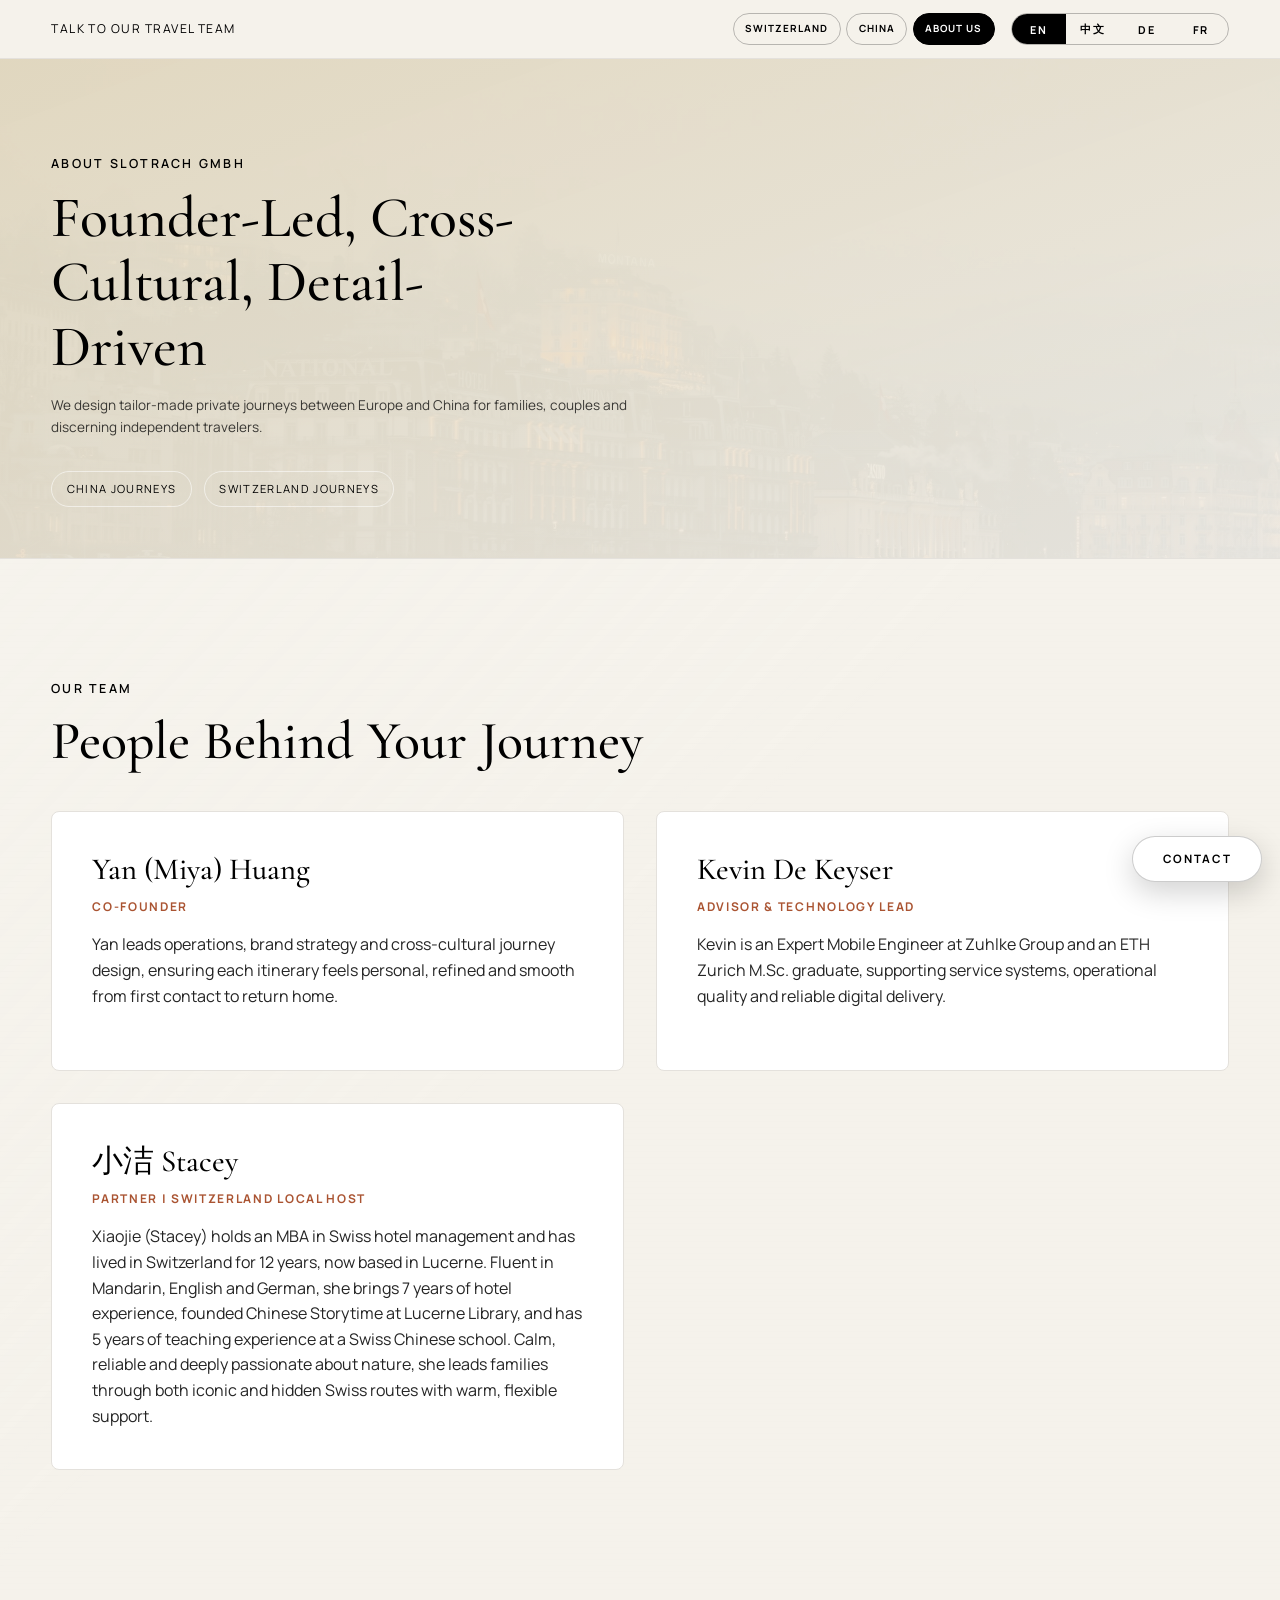
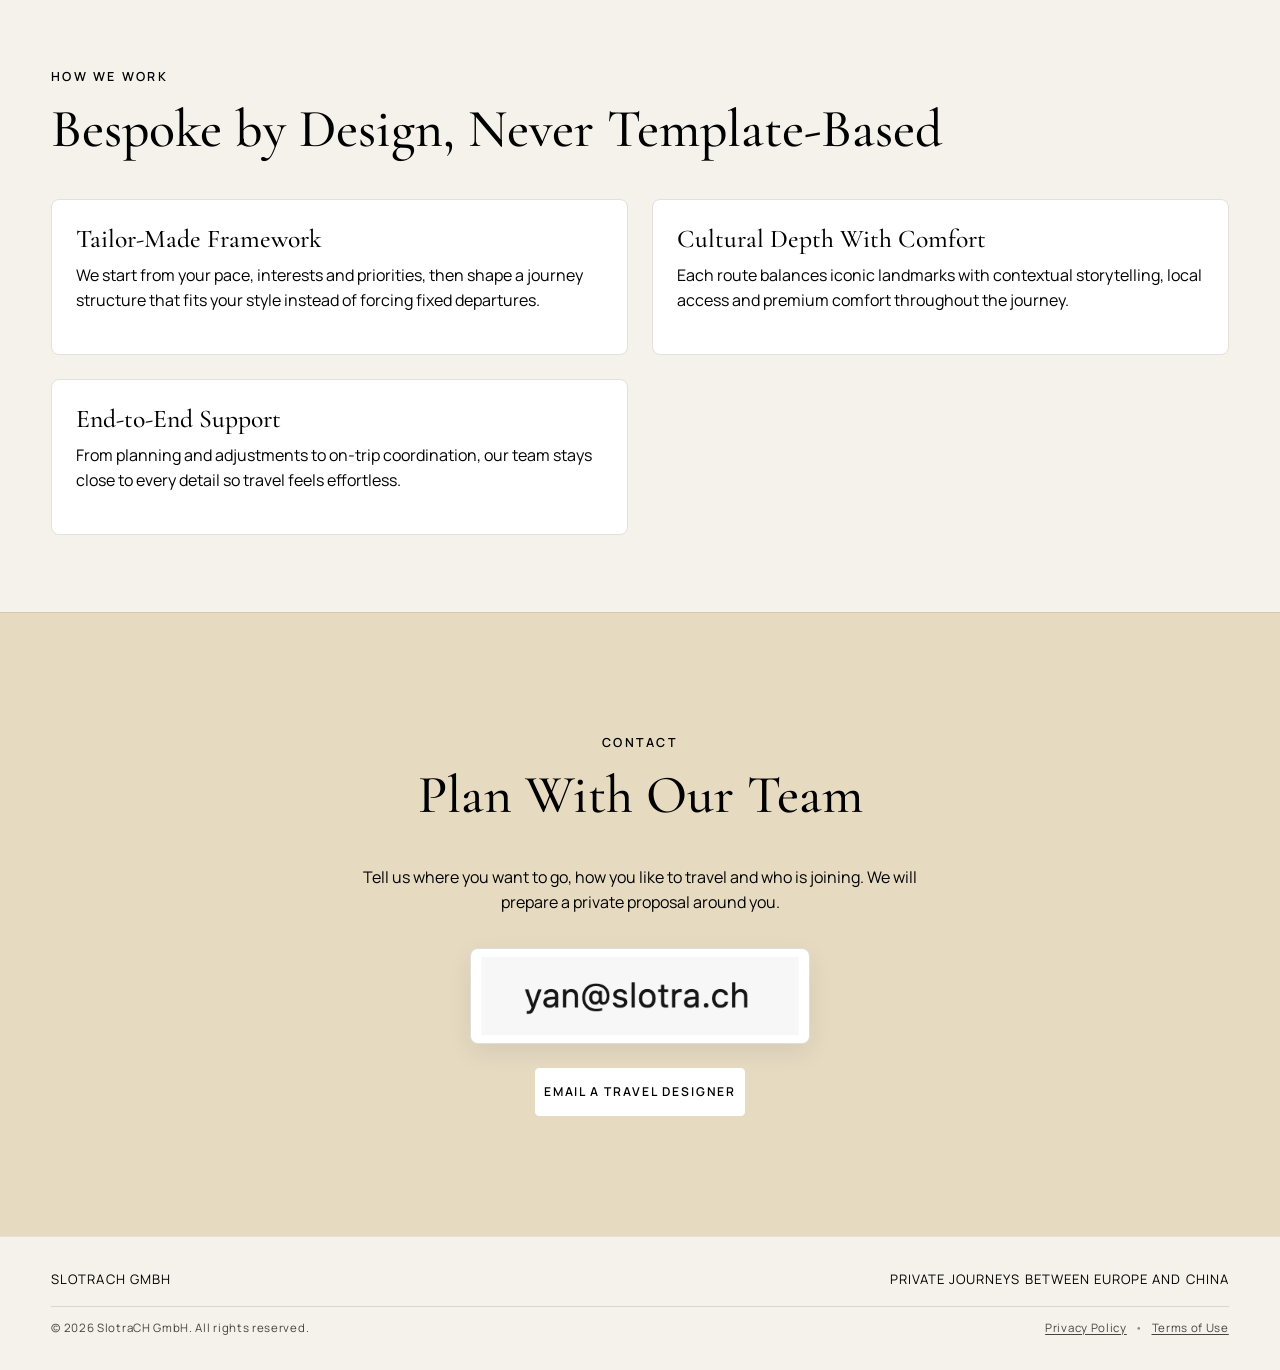
==== docs/about.html @ fe0d5a33 "update pic" ====
<!doctype html>
<html lang="en">
<head>
  <meta charset="utf-8">
  <meta name="viewport" content="width=device-width, initial-scale=1">
  <title>About Us | SlotraCH GmbH</title>
  <meta name="description" content="Meet the founder-led team behind SlotraCH GmbH and how we design tailor-made journeys between Europe and China.">
  <link rel="icon" type="image/png" sizes="64x64" href="./favicon.png">
  <link rel="shortcut icon" href="./favicon.png">
  <link rel="apple-touch-icon" href="./logo.png">
  <link rel="preconnect" href="https://fonts.googleapis.com">
  <link rel="preconnect" href="https://fonts.gstatic.com" crossorigin>
  <link href="https://fonts.googleapis.com/css2?family=Cormorant+Garamond:wght@400;500;600&family=Manrope:wght@400;500;600;700&display=swap" rel="stylesheet">
  <link rel="stylesheet" href="./site.css">
  <script src="./site-config.js"></script>
</head>
<body class="page-about">
  <header class="top-contact">
    <div class="shell top-contact-inner">
      <p class="contact-note" data-i18n="contactNote">Talk to our travel team</p>
      <div class="top-contact-actions">
        <nav class="top-page-nav" aria-label="Primary">
          <a class="top-page-link" href="./switzerland.html" data-i18n="topNavSwiss">Switzerland</a>
          <a class="top-page-link" href="./china.html" data-i18n="topNavChina">China</a>
          <a class="top-page-link is-active" href="./about.html" aria-current="page" data-i18n="topNavAbout">About Us</a>
        </nav>
        <div class="lang-switch" role="group" aria-label="Language switch" data-i18n-aria-label="langSwitchAria">
          <button class="lang-btn is-active" type="button" data-lang="en">EN</button>
          <button class="lang-btn" type="button" data-lang="zh">中文</button>
          <button class="lang-btn" type="button" data-lang="de">DE</button>
          <button class="lang-btn" type="button" data-lang="fr">FR</button>
        </div>
      </div>
    </div>
  </header>

  <main>
    <section class="subpage-hero">
      <div class="shell">
        <p class="eyebrow" data-i18n="heroEyebrow">About SlotraCH GmbH</p>
        <h1 data-i18n="heroTitle">Founder-Led, Cross-Cultural, Detail-Driven</h1>
        <p class="mini-note" data-i18n="heroSubtitle">We design tailor-made private journeys between Europe and China for families, couples and discerning independent travelers.</p>
        <div class="page-nav">
          <a href="./china.html" data-i18n="navChina">China Journeys</a>
          <a href="./switzerland.html" data-i18n="navSwiss">Switzerland Journeys</a>
        </div>
      </div>
    </section>

    <section class="about">
      <div class="shell">
        <p class="eyebrow" data-i18n="teamEyebrow">Our Team</p>
        <h2 class="section-title" data-i18n="teamTitle">People Behind Your Journey</h2>
        <div class="team-grid">
          <article class="team-card">
            <h3>Yan (Miya) Huang</h3>
            <p class="role" data-i18n="yanRole">Co-Founder</p>
            <p data-i18n="yanDesc">Yan leads operations, brand strategy and cross-cultural journey design, ensuring each itinerary feels personal, refined and smooth from first contact to return home.</p>
          </article>
          <article class="team-card">
            <h3>Kevin De Keyser</h3>
            <p class="role" data-i18n="kevinRole">Advisor & Technology Lead</p>
            <p data-i18n="kevinDesc">Kevin is an Expert Mobile Engineer at Zuhlke Group and an ETH Zurich M.Sc. graduate, supporting service systems, operational quality and reliable digital delivery.</p>
          </article>
          <article class="team-card">
            <h3>小洁 Stacey</h3>
            <p class="role" data-i18n="staceyRole">Partner</p>
            <p data-i18n="staceyDesc">MBA in Swiss hotel management, based in Lucerne for 12 years. Stacey combines hospitality expertise, family-friendly interaction and deep local knowledge to create calm, authentic Swiss experiences.</p>
          </article>
        </div>
      </div>
    </section>

    <section class="content-section">
      <div class="shell">
        <p class="eyebrow" data-i18n="methodEyebrow">How We Work</p>
        <h2 class="section-title" data-i18n="methodTitle">Bespoke by Design, Never Template-Based</h2>
        <div class="itinerary-grid">
          <article class="itinerary-card">
            <h3 data-i18n="method1Title">Tailor-Made Framework</h3>
            <p data-i18n="method1Text">We start from your pace, interests and priorities, then shape a journey structure that fits your style instead of forcing fixed departures.</p>
          </article>
          <article class="itinerary-card">
            <h3 data-i18n="method2Title">Cultural Depth With Comfort</h3>
            <p data-i18n="method2Text">Each route balances iconic landmarks with contextual storytelling, local access and premium comfort throughout the journey.</p>
          </article>
          <article class="itinerary-card">
            <h3 data-i18n="method3Title">End-to-End Support</h3>
            <p data-i18n="method3Text">From planning and adjustments to on-trip coordination, our team stays close to every detail so travel feels effortless.</p>
          </article>
        </div>
      </div>
    </section>

    <section class="contact">
      <div class="shell">
        <p class="eyebrow" data-i18n="contactEyebrow">Contact</p>
        <h2 class="section-title" data-i18n="contactTitle">Plan With Our Team</h2>
        <p class="contact-text" data-i18n="contactText">Tell us where you want to go, how you like to travel and who is joining. We will prepare a private proposal around you.</p>
        <a class="contact-email-image" href="#" data-email-link="true" aria-label="Email SlotraCH GmbH" data-i18n-aria-label="contactFabAria">
          <img src="./email.png" alt="Email">
        </a>
        <a class="btn-primary" href="#" data-email-link="true" data-i18n="contactButton">Email A Travel Designer</a>
      </div>
    </section>
  </main>

  <footer class="site-footer">
    <div class="shell footer-inner">
      <div class="footer-main">
        <p class="footer-brand">SlotraCH GmbH</p>
        <p class="footer-tagline" data-i18n="footerTagline">Private journeys between Europe and China</p>
      </div>
      <div class="footer-legal">
        <p class="footer-copyright">
          © <span id="footer-year"></span> SlotraCH GmbH. <span data-i18n="footerRights">All rights reserved.</span>
        </p>
        <p class="footer-links">
          <a href="./privacy-policy.html" data-i18n="footerPrivacy">Privacy Policy</a>
          <span class="footer-sep">•</span>
          <a href="./terms-of-use.html" data-i18n="footerTerms">Terms of Use</a>
        </p>
      </div>
    </div>
  </footer>

  <a class="contact-fab" href="#" data-email-link="true" aria-label="Email SlotraCH GmbH" data-i18n="contactFab" data-i18n-aria-label="contactFabAria">Contact</a>

  <script>
    (function () {
      var copy = {
        en: {
          pageTitle: "About Us | SlotraCH GmbH",
          metaDescription: "Meet the founder-led team behind SlotraCH GmbH and how we design tailor-made journeys between Europe and China.",
          langSwitchAria: "Language switch",
          contactFabAria: "Email SlotraCH GmbH",
          contactNote: "Talk to our travel team",
          topNavChina: "China",
          topNavSwiss: "Switzerland",
          topNavAbout: "About Us",
          heroEyebrow: "About SlotraCH GmbH",
          heroTitle: "Founder-Led, Cross-Cultural, Detail-Driven",
          heroSubtitle: "We design tailor-made private journeys between Europe and China for families, couples and discerning independent travelers.",
          navChina: "China Journeys",
          navSwiss: "Switzerland Journeys",
          teamEyebrow: "Our Team",
          teamTitle: "People Behind Your Journey",
          yanRole: "Co-Founder",
          yanDesc: "Yan leads operations, brand strategy and cross-cultural journey design, ensuring each itinerary feels personal, refined and smooth from first contact to return home.",
          kevinRole: "Advisor & Technology Lead",
          kevinDesc: "Kevin is an Expert Mobile Engineer at Zuhlke Group and an ETH Zurich M.Sc. graduate, supporting service systems, operational quality and reliable digital delivery.",
          staceyRole: "Partner | Switzerland Local Host",
          staceyDesc: "Xiaojie (Stacey) holds an MBA in Swiss hotel management and has lived in Switzerland for 12 years, now based in Lucerne. Fluent in Mandarin, English and German, she brings 7 years of hotel experience, founded Chinese Storytime at Lucerne Library, and has 5 years of teaching experience at a Swiss Chinese school. Calm, reliable and deeply passionate about nature, she leads families through both iconic and hidden Swiss routes with warm, flexible support.",
          methodEyebrow: "How We Work",
          methodTitle: "Bespoke by Design, Never Template-Based",
          method1Title: "Tailor-Made Framework",
          method1Text: "We start from your pace, interests and priorities, then shape a journey structure that fits your style instead of forcing fixed departures.",
          method2Title: "Cultural Depth With Comfort",
          method2Text: "Each route balances iconic landmarks with contextual storytelling, local access and premium comfort throughout the journey.",
          method3Title: "End-to-End Support",
          method3Text: "From planning and adjustments to on-trip coordination, our team stays close to every detail so travel feels effortless.",
          contactEyebrow: "Contact",
          contactTitle: "Plan With Our Team",
          contactText: "Tell us where you want to go, how you like to travel and who is joining. We will prepare a private proposal around you.",
          contactButton: "Email A Travel Designer",
          footerTagline: "Private journeys between Europe and China",
          footerRights: "All rights reserved.",
          footerPrivacy: "Privacy Policy",
          footerTerms: "Terms of Use",
          contactFab: "Contact"
        },
        zh: {
          pageTitle: "关于我们 | SlotraCH GmbH",
          metaDescription: "了解 SlotraCH GmbH 的核心团队，以及我们如何打造中欧之间的高端定制旅程。",
          langSwitchAria: "语言切换",
          contactFabAria: "发送邮件给 SlotraCH GmbH",
          contactNote: "联系旅行顾问",
          topNavChina: "中国",
          topNavSwiss: "瑞士",
          topNavAbout: "关于我们",
          heroEyebrow: "关于 SlotraCH GmbH",
          heroTitle: "创始人主导，跨文化协作，细节驱动",
          heroSubtitle: "我们为家庭、情侣与独立旅行者设计中欧之间的高端私享定制旅程。",
          navChina: "中国旅程",
          navSwiss: "瑞士旅程",
          teamEyebrow: "团队",
          teamTitle: "为你打造旅程的人",
          yanRole: "联合创始人",
          yanDesc: "Yan 负责运营、品牌策略与中欧跨文化旅程设计，确保从咨询到回程都保持高质量与顺滑体验。",
          kevinRole: "顾问与技术负责人",
          kevinDesc: "Kevin 是 Zuhlke Group 的资深移动工程师、ETH Zurich 硕士，支持服务系统、交付质量与运营可靠性。",
          staceyRole: "合伙人｜瑞士在地向导",
          staceyDesc: "小洁 Stacey｜“世界那么大，我们一起去看看”。瑞士酒店管理 MBA 硕士，定居瑞士 12 年，现居琉森；熟练使用中文（普通话）、英语、德语。她沉稳可靠又充满热情，热爱大自然，常年徒步与滑雪，几乎走遍瑞士经典与小众路线。拥有 7 年酒店行业经验，并发起瑞士琉森图书馆中文故事活动，同时具备 5 年瑞士中文学校教学经验，擅长与孩子互动，能快速理解客人需求并从容应对旅途变化，带你以更真实、更舒适的方式体验瑞士生活。",
          methodEyebrow: "服务方式",
          methodTitle: "以定制为核心，而非模板化产品",
          method1Title: "定制化框架",
          method1Text: "我们先理解你的节奏、偏好与优先级，再搭建适合你的旅程结构，而不是套用固定班期。",
          method2Title: "文化深度与舒适并重",
          method2Text: "在标志性目的地之外，我们强调在地语境、文化理解与全程舒适度。",
          method3Title: "全流程陪伴",
          method3Text: "从行前规划到行中协调与临时调整，我们持续跟进每个细节，让旅行更从容。",
          contactEyebrow: "联系",
          contactTitle: "和我们一起规划",
          contactText: "告诉我们你想去哪里、喜欢怎样旅行、谁会同行，我们会基于你本人准备专属提案。",
          contactButton: "邮件联系旅行设计师",
          footerTagline: "连接欧洲与中国的高端私享旅程",
          footerRights: "版权所有。",
          footerPrivacy: "隐私政策",
          footerTerms: "使用条款",
          contactFab: "联系"
        },
        de: {
          pageTitle: "Über Uns | SlotraCH GmbH",
          metaDescription: "Lernen Sie das Gründerteam von SlotraCH GmbH kennen und wie wir maßgeschneiderte Reisen zwischen Europa und China gestalten.",
          langSwitchAria: "Sprachauswahl",
          contactFabAria: "E-Mail an SlotraCH GmbH",
          contactNote: "Sprechen Sie mit unserem Reiseteam",
          topNavChina: "China",
          topNavSwiss: "Schweiz",
          topNavAbout: "Über Uns",
          heroEyebrow: "Über SlotraCH GmbH",
          heroTitle: "Gründergeführt, interkulturell, detailorientiert",
          heroSubtitle: "Wir gestalten maßgeschneiderte Privatreisen zwischen Europa und China für Familien, Paare und anspruchsvolle Individualreisende.",
          navChina: "China-Reisen",
          navSwiss: "Schweiz-Reisen",
          teamEyebrow: "Unser Team",
          teamTitle: "Die Menschen hinter Ihrer Reise",
          yanRole: "Mitgründerin",
          yanDesc: "Yan verantwortet Operations, Markenstrategie und interkulturelles Reisedesign und sorgt für ein persönliches, hochwertiges Erlebnis von der Planung bis zur Rückreise.",
          kevinRole: "Advisor & Technology Lead",
          kevinDesc: "Kevin ist Expert Mobile Engineer bei Zuhlke Group und ETH-Zürich-M.Sc.-Absolvent und unterstützt Servicequalität, Systeme und verlässliche Umsetzung.",
          methodEyebrow: "Unser Ansatz",
          methodTitle: "Maßgeschneidert statt Schablone",
          method1Title: "Individuelles Framework",
          method1Text: "Wir beginnen mit Ihrem Tempo, Ihren Interessen und Prioritäten und entwickeln daraus eine passende Reisestruktur ohne starre Vorlagen.",
          method2Title: "Kulturelle Tiefe mit Komfort",
          method2Text: "Jede Route verbindet Ikonen mit kultureller Einordnung, lokalem Zugang und durchgehendem Premium-Komfort.",
          method3Title: "Begleitung von Anfang bis Ende",
          method3Text: "Von der Planung bis zur Betreuung unterwegs bleibt unser Team nah an jedem Detail und hält die Reise reibungslos.",
          contactEyebrow: "Kontakt",
          contactTitle: "Planen Sie mit unserem Team",
          contactText: "Sagen Sie uns, wohin Sie möchten, wie Sie reisen und wer mitreist. Wir erstellen ein privates Angebot, das zu Ihnen passt.",
          contactButton: "Reisedesigner per E-Mail",
          footerTagline: "Private Reisen zwischen Europa und China",
          footerRights: "Alle Rechte vorbehalten.",
          footerPrivacy: "Datenschutz",
          footerTerms: "Nutzungsbedingungen",
          contactFab: "Kontakt"
        },
        fr: {
          pageTitle: "À Propos | SlotraCH GmbH",
          metaDescription: "Découvrez l'équipe fondatrice de SlotraCH GmbH et notre manière de concevoir des voyages sur mesure entre l'Europe et la Chine.",
          langSwitchAria: "Sélecteur de langue",
          contactFabAria: "Envoyer un e-mail à SlotraCH GmbH",
          contactNote: "Parlez à notre équipe voyage",
          topNavChina: "Chine",
          topNavSwiss: "Suisse",
          topNavAbout: "À Propos",
          heroEyebrow: "À propos de SlotraCH GmbH",
          heroTitle: "Piloté par les fondateurs, interculturel, orienté détail",
          heroSubtitle: "Nous concevons des voyages privés sur mesure entre l'Europe et la Chine pour familles, couples et voyageurs exigeants.",
          navChina: "Voyages Chine",
          navSwiss: "Voyages Suisse",
          teamEyebrow: "Notre équipe",
          teamTitle: "Les personnes derrière votre voyage",
          yanRole: "Co-fondatrice",
          yanDesc: "Yan pilote les opérations, la stratégie de marque et la conception interculturelle des parcours, pour une expérience fluide et personnalisée.",
          kevinRole: "Conseiller & Responsable Technologie",
          kevinDesc: "Kevin est Expert Mobile Engineer chez Zuhlke Group et diplômé M.Sc. de l'ETH Zurich, avec un rôle clé sur la qualité de service et l'exécution digitale.",
          methodEyebrow: "Notre méthode",
          methodTitle: "Sur mesure, jamais standardisé",
          method1Title: "Cadre personnalisé",
          method1Text: "Nous partons de votre rythme, de vos priorités et de vos envies pour bâtir un parcours adapté, sans départs figés.",
          method2Title: "Profondeur culturelle et confort",
          method2Text: "Chaque itinéraire associe incontournables, mise en contexte culturelle, accès local et confort premium.",
          method3Title: "Accompagnement complet",
          method3Text: "De la préparation aux ajustements en voyage, notre équipe suit chaque détail pour une expérience sereine.",
          contactEyebrow: "Contact",
          contactTitle: "Planifiez avec notre équipe",
          contactText: "Dites-nous où vous souhaitez aller, votre style de voyage et vos compagnons. Nous préparons une proposition privée qui vous ressemble.",
          contactButton: "Écrire à un travel designer",
          footerTagline: "Voyages privés entre l'Europe et la Chine",
          footerRights: "Tous droits réservés.",
          footerPrivacy: "Politique de confidentialité",
          footerTerms: "Conditions d'utilisation",
          contactFab: "Contact"
        }
      };

      var rawConfig = window.SITE_CONFIG || {};
      var configuredMarket = (typeof rawConfig.market === "string" && rawConfig.market.toLowerCase() === "cn") ? "cn" : "eu";
      var persistedMarket = "";
      try { persistedMarket = (localStorage.getItem("site-market") || "").toLowerCase(); } catch (e) {}
      var siteMarket = (persistedMarket === "cn" || persistedMarket === "eu") ? persistedMarket : configuredMarket;
      var marketLangKey = "site-lang-" + siteMarket;
      var ipDefaultLang = "";
      try { ipDefaultLang = (localStorage.getItem("site-ip-default-lang") || "").toLowerCase(); } catch (e) {}
      var marketDefaultLang = typeof rawConfig.defaultLanguage === "string" && rawConfig.defaultLanguage
        ? rawConfig.defaultLanguage.toLowerCase()
        : ((ipDefaultLang === "zh" || ipDefaultLang === "en") ? ipDefaultLang : (siteMarket === "cn" ? "zh" : "en"));
      if (!copy[marketDefaultLang]) marketDefaultLang = siteMarket === "cn" ? "zh" : "en";

      function applyLanguage(lang) {
        var target = copy[lang] ? lang : "en";
        var dict = copy[target];
        var fallback = copy.en;

        window.__siteLang = target;
        document.documentElement.lang = target === "zh" ? "zh-CN" : target;
        document.title = dict.pageTitle || fallback.pageTitle;

        var meta = document.querySelector('meta[name="description"]');
        if (meta) meta.setAttribute("content", dict.metaDescription || fallback.metaDescription);

        document.querySelectorAll("[data-i18n]").forEach(function (node) {
          var key = node.getAttribute("data-i18n");
          var text = dict[key] || fallback[key];
          if (text) node.textContent = text;
        });

        document.querySelectorAll("[data-i18n-aria-label]").forEach(function (node) {
          var key = node.getAttribute("data-i18n-aria-label");
          var text = dict[key] || fallback[key];
          if (text) node.setAttribute("aria-label", text);
        });

        document.querySelectorAll(".lang-btn").forEach(function (button) {
          var isActive = button.getAttribute("data-lang") === target;
          button.classList.toggle("is-active", isActive);
          button.setAttribute("aria-pressed", isActive ? "true" : "false");
        });

        try {
          localStorage.setItem(marketLangKey, target);
          localStorage.setItem("site-lang", target);
        } catch (e) {}
      }

      document.querySelectorAll(".lang-btn").forEach(function (button) {
        button.addEventListener("click", function () {
          applyLanguage(button.getAttribute("data-lang"));
        });
      });

      function bindEmailLinks() {
        var user = String.fromCharCode(121, 97, 110);
        var domain = String.fromCharCode(115, 108, 97, 116, 114, 97, 46, 99, 104);
        var address = user + String.fromCharCode(64) + domain;

        document.querySelectorAll("[data-email-link]").forEach(function (link) {
          link.addEventListener("click", function (event) {
            event.preventDefault();
            window.location.href = "mailto:" + address;
          });
        });
      }

      bindEmailLinks();

      var saved = marketDefaultLang;
      try { saved = localStorage.getItem(marketLangKey) || marketDefaultLang; } catch (e) {}
      if (!copy[saved]) saved = marketDefaultLang;

      var footerYear = document.getElementById("footer-year");
      if (footerYear) footerYear.textContent = String(new Date().getFullYear());

      applyLanguage(saved);
    })();
  </script>
</body>
</html>
---- docs/site.css ----
:root {
  --linen: #f5f2eb;
  --canvas: #e6dbc1;
  --warm-sand: #c3aa84;
  --warm-sand-50: #d5c3a3;
  --accent-burnt: #aa5432;
  --ink: #000000;
  --paper: #ffffff;
  --line: #e4e1dc;
  --hero-home-photo: url("./assets/destinations/lucerne/lucerne-01.jpg");
  --hero-swiss-photo: url("./assets/destinations/hainan-sanya/sanya-01.jpg");
  --hero-china-photo: url("./assets/destinations/shanghai/shanghai-01.jpg");

  --font-display: "Cormorant Garamond", Georgia, serif;
  --font-body: "Manrope", "Segoe UI", Arial, sans-serif;

  --space-2: 0.5rem;
  --space-3: 0.75rem;
  --space-4: 1rem;
  --space-6: 1.5rem;
  --space-8: 2rem;
  --space-10: 2.5rem;
  --space-14: 3.5rem;
  --space-18: 4.5rem;
  --space-24: 6rem;
  --space-30: 7.5rem;

  --radius-sm: 4px;
  --radius-md: 8px;

  --shadow-soft: 0 12px 40px rgba(0, 0, 0, 0.08);
  --header-h: 58px;
}

*,
*::before,
*::after {
  box-sizing: border-box;
}

html {
  scroll-behavior: smooth;
}

body {
  margin: 0;
  color: var(--ink);
  background: var(--linen);
  font-family: var(--font-body);
  line-height: 1.6;
  padding-top: var(--header-h);
  overflow-x: hidden;
}

img {
  max-width: 100%;
  display: block;
}

a {
  color: inherit;
  text-decoration: none;
}

.shell {
  width: min(92vw, 1240px);
  margin: 0 auto;
}

.top-contact {
  position: fixed;
  top: 0;
  left: 0;
  width: 100%;
  z-index: 20;
  background: rgba(245, 242, 235, 0.95);
  backdrop-filter: blur(8px);
  border-bottom: 1px solid var(--line);
}

.top-contact-inner {
  min-height: var(--header-h);
  display: flex;
  align-items: center;
  justify-content: space-between;
  gap: var(--space-4);
  min-width: 0;
}

.contact-note {
  margin: 0;
  font-size: 0.76rem;
  letter-spacing: 0.12em;
  text-transform: uppercase;
}

.top-email {
  font-size: 0.82rem;
  letter-spacing: 0.12em;
  text-transform: uppercase;
  border-bottom: 1px solid rgba(0, 0, 0, 0.5);
  padding-bottom: 0.2rem;
  overflow-wrap: anywhere;
}

.top-explore-link {
  display: inline-flex;
  align-items: center;
  min-height: 32px;
  max-width: 160px;
  padding: 0 0.7rem;
  border: 1px solid rgba(0, 0, 0, 0.24);
  border-radius: 999px;
  font-size: 0.66rem;
  letter-spacing: 0.12em;
  text-transform: uppercase;
  font-weight: 700;
  white-space: nowrap;
  overflow: hidden;
  text-overflow: ellipsis;
  transition: background-color 180ms ease, border-color 180ms ease;
}

.top-explore-link:hover {
  background: rgba(0, 0, 0, 0.06);
  border-color: rgba(0, 0, 0, 0.4);
}

.top-contact-actions {
  display: inline-flex;
  align-items: center;
  gap: var(--space-4);
  min-width: 0;
}

.top-logo {
  display: inline-flex;
  align-items: center;
  min-height: var(--header-h);
}

.top-logo img {
  height: 26px;
  width: auto;
  object-fit: contain;
}

.top-page-nav {
  display: inline-flex;
  align-items: center;
  gap: 0.35rem;
  min-width: 0;
}

.top-page-link {
  display: inline-flex;
  align-items: center;
  justify-content: center;
  min-height: 32px;
  padding: 0 0.72rem;
  border: 1px solid rgba(0, 0, 0, 0.25);
  border-radius: 999px;
  font-size: 0.62rem;
  letter-spacing: 0.1em;
  text-transform: uppercase;
  font-weight: 700;
  white-space: nowrap;
  transition: background-color 180ms ease, border-color 180ms ease, color 180ms ease;
}

.top-page-link:hover {
  background: rgba(0, 0, 0, 0.06);
  border-color: rgba(0, 0, 0, 0.4);
}

.top-page-link.is-active {
  background: var(--ink);
  border-color: var(--ink);
  color: var(--paper);
}

.lang-switch {
  display: inline-flex;
  border: 1px solid rgba(0, 0, 0, 0.25);
  border-radius: 999px;
  overflow: hidden;
  flex-shrink: 0;
}

.lang-btn {
  border: 0;
  background: transparent;
  color: var(--ink);
  font-family: var(--font-body);
  font-size: 0.68rem;
  letter-spacing: 0.12em;
  text-transform: uppercase;
  font-weight: 700;
  min-width: 54px;
  min-height: 30px;
  padding: 0 0.65rem;
  cursor: pointer;
}

.lang-btn.is-active {
  background: var(--ink);
  color: var(--paper);
}

.lang-btn:hover {
  background: rgba(0, 0, 0, 0.08);
}

.lang-btn.is-active:hover {
  background: var(--ink);
}

.hero {
  position: relative;
  min-height: calc(100svh - var(--header-h));
  display: flex;
  align-items: center;
  overflow: hidden;
  border-bottom: 1px solid var(--line);
}

.hero-media {
  position: absolute;
  inset: 0;
  overflow: hidden;
}

.hero-media-layer {
  position: absolute;
  inset: 0;
  opacity: 0;
  background:
    linear-gradient(rgba(0, 0, 0, 0.38), rgba(0, 0, 0, 0.38)),
    var(--hero-slide-photo, var(--hero-home-photo)) center/cover no-repeat;
  transform: scale(1.08);
  transition: opacity 1200ms ease, transform 5200ms ease;
  will-change: opacity, transform;
}

.hero-media-layer.is-active {
  opacity: 1;
  transform: scale(1.02);
}

.hero-overlay {
  position: absolute;
  inset: 0;
  pointer-events: none;
  background:
    radial-gradient(circle at 70% 20%, rgba(195, 170, 132, 0.26), transparent 35%),
    linear-gradient(180deg, rgba(0, 0, 0, 0.32) 15%, rgba(0, 0, 0, 0.52) 100%);
}

.hero-content {
  position: relative;
  z-index: 1;
  color: var(--paper);
  padding-top: var(--space-30);
  padding-bottom: var(--space-30);
}

.brand-logo {
  width: clamp(110px, 16vw, 180px);
  margin-bottom: var(--space-8);
}

.eyebrow {
  margin: 0 0 var(--space-3);
  font-size: 0.78rem;
  letter-spacing: 0.18em;
  text-transform: uppercase;
  font-weight: 600;
}

.hero-title {
  margin: 0;
  max-width: 920px;
  font-family: var(--font-display);
  font-size: clamp(2rem, 6vw, 4.75rem);
  line-height: 1.08;
  font-weight: 500;
  letter-spacing: 0.01em;
  text-wrap: balance;
  word-break: break-word;
}

.hero-actions {
  margin-top: var(--space-14);
  display: flex;
  flex-wrap: wrap;
  gap: var(--space-4);
}

.hero .mini-note {
  color: rgba(255, 255, 255, 0.9);
  max-width: 72ch;
}

.btn-primary,
.btn-outline {
  min-width: 210px;
  min-height: 48px;
  display: inline-flex;
  align-items: center;
  justify-content: center;
  border-radius: var(--radius-sm);
  border: 1px solid transparent;
  font-size: 0.76rem;
  letter-spacing: 0.16em;
  text-transform: uppercase;
  font-weight: 600;
  transition: all 180ms ease;
}

.btn-primary {
  background: var(--paper);
  color: var(--ink);
  border-color: var(--paper);
}

.btn-primary:hover {
  transform: translateY(-2px);
  box-shadow: var(--shadow-soft);
}

.btn-outline {
  color: var(--paper);
  border-color: rgba(255, 255, 255, 0.78);
  background: rgba(255, 255, 255, 0.04);
}

.btn-outline:hover {
  background: rgba(255, 255, 255, 0.15);
}

.about {
  padding: clamp(var(--space-18), 10vw, var(--space-30)) 0;
  background: var(--linen);
  position: relative;
}

.about::before {
  content: "";
  position: absolute;
  inset: 0;
  pointer-events: none;
  background:
    linear-gradient(135deg, rgba(255, 255, 255, 0.35), transparent 45%),
    repeating-linear-gradient(
      0deg,
      rgba(0, 0, 0, 0.018),
      rgba(0, 0, 0, 0.018) 1px,
      transparent 1px,
      transparent 6px
    );
  opacity: 0.28;
}

.about .shell {
  position: relative;
  z-index: 1;
}

.section-title {
  margin: 0 0 var(--space-10);
  font-family: var(--font-display);
  font-size: clamp(2rem, 4.2vw, 3.4rem);
  line-height: 1.12;
  font-weight: 500;
  text-wrap: balance;
}

.team-grid {
  display: grid;
  grid-template-columns: repeat(2, minmax(0, 1fr));
  gap: var(--space-8);
}

.team-card {
  background: var(--paper);
  border: 1px solid var(--line);
  border-radius: var(--radius-md);
  padding: clamp(var(--space-8), 4vw, var(--space-10));
  min-height: 260px;
}

.team-card h3 {
  margin: 0 0 var(--space-2);
  font-family: var(--font-display);
  font-size: clamp(1.45rem, 2.4vw, 2rem);
  line-height: 1.2;
  font-weight: 500;
}

.team-card .role {
  margin: 0 0 var(--space-4);
  font-size: 0.75rem;
  text-transform: uppercase;
  letter-spacing: 0.14em;
  font-weight: 700;
  color: var(--accent-burnt);
}

.team-card p {
  margin: 0;
  font-size: 1rem;
  color: rgba(0, 0, 0, 0.86);
}

.team-avatar {
  width: 96px;
  height: 96px;
  border-radius: 999px;
  object-fit: cover;
  border: 1px solid rgba(0, 0, 0, 0.12);
  box-shadow: 0 8px 22px rgba(0, 0, 0, 0.08);
  margin: 0 0 var(--space-4);
}

.contact {
  padding: clamp(var(--space-18), 10vw, var(--space-30)) 0;
  background: var(--canvas);
  border-top: 1px solid rgba(0, 0, 0, 0.08);
}

.contact .shell {
  text-align: center;
}

.contact-grid {
  display: grid;
  grid-template-columns: 1.15fr 1fr;
  gap: clamp(var(--space-8), 5vw, var(--space-14));
  align-items: start;
}

.contact-text {
  margin: 0 auto var(--space-8);
  max-width: 60ch;
}

.contact-email-image {
  display: flex;
  justify-content: center;
  width: 100%;
  line-height: 0;
  margin: 0 auto var(--space-6);
}

.contact-email-image img {
  width: min(340px, 72vw);
  height: auto;
  background: var(--paper);
  border: 1px solid rgba(0, 0, 0, 0.13);
  border-radius: var(--radius-md);
  padding: 0.5rem 0.65rem;
  box-shadow: 0 8px 24px rgba(0, 0, 0, 0.08);
}

.contact .btn-primary {
  margin: 0 auto;
}

.qr-grid {
  display: grid;
  grid-template-columns: repeat(2, minmax(0, 1fr));
  gap: var(--space-6);
}

.qr-slot {
  min-height: 260px;
  background: var(--paper);
  border: 1px solid rgba(0, 0, 0, 0.13);
  border-radius: var(--radius-md);
  padding: var(--space-6);
  display: flex;
  flex-direction: column;
  justify-content: space-between;
  position: relative;
}

.qr-slot::after {
  content: "";
  position: absolute;
  inset: var(--space-6);
  border: 1px dashed rgba(0, 0, 0, 0.2);
  border-radius: var(--radius-sm);
  pointer-events: none;
}

.qr-title {
  margin: 0;
  font-family: var(--font-display);
  font-size: 1.45rem;
}

.qr-placeholder {
  margin: 0;
  font-size: 0.82rem;
  letter-spacing: 0.16em;
  text-transform: uppercase;
}

.qr-file {
  margin: 0;
  font-size: 0.78rem;
  color: rgba(0, 0, 0, 0.68);
}

.site-footer {
  background: var(--linen);
  border-top: 1px solid var(--line);
  padding: var(--space-8) 0;
}

.footer-inner {
  display: grid;
  gap: var(--space-4);
}

.footer-main {
  display: flex;
  flex-wrap: wrap;
  justify-content: space-between;
  gap: var(--space-3);
}

.footer-brand,
.footer-tagline {
  margin: 0;
  font-size: 0.82rem;
  letter-spacing: 0.08em;
  text-transform: uppercase;
}

.footer-legal {
  display: flex;
  flex-wrap: wrap;
  justify-content: space-between;
  align-items: center;
  gap: var(--space-2) var(--space-4);
  border-top: 1px solid rgba(0, 0, 0, 0.12);
  padding-top: var(--space-3);
}

.footer-copyright,
.footer-links {
  margin: 0;
  font-size: 0.72rem;
  letter-spacing: 0.06em;
  color: rgba(0, 0, 0, 0.72);
}

.footer-links {
  display: inline-flex;
  align-items: center;
  gap: 0.5rem;
}

.footer-links a {
  text-decoration: underline;
  text-underline-offset: 2px;
}

.footer-sep {
  opacity: 0.62;
}

.footer-inner .mini-note {
  margin-top: 0;
  font-size: 0.72rem;
  letter-spacing: 0;
  text-transform: none;
}

.contact-fab {
  position: fixed;
  right: 18px;
  bottom: 18px;
  z-index: 40;
  min-width: 130px;
  min-height: 46px;
  border-radius: 999px;
  border: 1px solid rgba(0, 0, 0, 0.2);
  background: var(--paper);
  color: var(--ink);
  display: inline-flex;
  align-items: center;
  justify-content: center;
  letter-spacing: 0.14em;
  text-transform: uppercase;
  font-size: 0.72rem;
  font-weight: 700;
  box-shadow: 0 10px 30px rgba(0, 0, 0, 0.18);
}

.contact-fab:hover {
  background: var(--ink);
  color: var(--paper);
}

.page-nav {
  display: inline-flex;
  gap: var(--space-3);
  flex-wrap: wrap;
  margin-top: var(--space-8);
}

.page-nav a {
  display: inline-flex;
  align-items: center;
  justify-content: center;
  min-height: 36px;
  padding: 0.35rem 0.9rem;
  border-radius: 999px;
  border: 1px solid rgba(255, 255, 255, 0.55);
  font-size: 0.7rem;
  letter-spacing: 0.12em;
  text-transform: uppercase;
  text-align: center;
  word-break: break-word;
}

.module-section {
  padding: clamp(var(--space-18), 8vw, var(--space-24)) 0;
  background: var(--canvas);
  border-top: 1px solid rgba(0, 0, 0, 0.1);
  border-bottom: 1px solid rgba(0, 0, 0, 0.1);
}

.module-grid {
  display: grid;
  grid-template-columns: repeat(2, minmax(0, 1fr));
  gap: var(--space-8);
}

.module-card {
  background: var(--paper);
  border: 1px solid rgba(0, 0, 0, 0.15);
  border-radius: var(--radius-md);
  padding: clamp(var(--space-6), 3vw, var(--space-10));
  min-height: 280px;
  display: flex;
  flex-direction: column;
  justify-content: space-between;
}

.module-card h3 {
  margin: 0 0 var(--space-3);
  font-family: var(--font-display);
  font-size: clamp(1.5rem, 2.5vw, 2.2rem);
  line-height: 1.15;
  font-weight: 500;
}

.module-card p {
  margin: 0 0 var(--space-6);
}

.module-meta {
  display: inline-flex;
  align-items: center;
  justify-content: center;
  min-height: 36px;
  width: fit-content;
  border-radius: 999px;
  border: 1px solid var(--line);
  background: var(--linen);
  padding: 0 0.95rem;
  font-size: 0.7rem;
  letter-spacing: 0.12em;
  text-transform: uppercase;
  font-weight: 700;
}

.subpage-hero {
  padding: clamp(var(--space-18), 8vw, var(--space-24)) 0 clamp(var(--space-10), 4vw, var(--space-14));
  background:
    linear-gradient(160deg, rgba(230, 219, 193, 0.95), rgba(245, 242, 235, 0.92)),
    var(--subpage-hero-photo, var(--hero-swiss-photo)) center/cover no-repeat;
  border-bottom: 1px solid var(--line);
}

.page-swiss {
  --subpage-hero-photo: var(--hero-swiss-photo);
}

.page-china {
  --subpage-hero-photo: var(--hero-china-photo);
}

.page-about {
  --subpage-hero-photo: var(--hero-home-photo);
}

.destination-section {
  padding: clamp(var(--space-14), 6vw, var(--space-24)) 0;
  background: var(--linen);
  border-top: 1px solid var(--line);
}

.destination-intro {
  max-width: 74ch;
}

.destination-name-list {
  margin-top: var(--space-6);
  display: flex;
  flex-wrap: wrap;
  gap: var(--space-2);
}

.destination-pill {
  display: inline-flex;
  align-items: center;
  min-height: 32px;
  border: 1px solid rgba(0, 0, 0, 0.12);
  border-radius: 999px;
  background: var(--paper);
  padding: 0 0.8rem;
  font-size: 0.68rem;
  letter-spacing: 0.08em;
  text-transform: uppercase;
  font-weight: 700;
}

.destination-grid {
  margin-top: var(--space-8);
  display: grid;
  grid-template-columns: repeat(2, minmax(0, 1fr));
  gap: var(--space-6);
}

.destination-grid.destination-grid-compact {
  grid-template-columns: repeat(4, minmax(0, 1fr));
}

.destination-card {
  background: var(--paper);
  border: 1px solid rgba(0, 0, 0, 0.12);
  border-radius: var(--radius-md);
  overflow: hidden;
  min-width: 0;
}

.destination-card-head {
  padding: var(--space-4) var(--space-4) var(--space-3);
}

.destination-card-title {
  margin: 0;
  font-family: var(--font-display);
  font-size: clamp(1.2rem, 2vw, 1.7rem);
  line-height: 1.15;
  font-weight: 500;
  word-break: break-word;
}

.destination-card-sub {
  margin: 0.25rem 0 0;
  font-size: 0.72rem;
  letter-spacing: 0.08em;
  text-transform: uppercase;
  opacity: 0.75;
  word-break: break-word;
}

.destination-card-images {
  display: grid;
  grid-template-columns: repeat(3, minmax(0, 1fr));
  gap: 2px;
  background: rgba(0, 0, 0, 0.08);
}

.destination-grid-compact .destination-card-images {
  grid-template-columns: 1fr;
}

.destination-card-images img {
  width: 100%;
  aspect-ratio: 4 / 3;
  object-fit: cover;
}

.destination-card-credit {
  margin: 0;
  padding: 0.45rem 0.55rem;
  border-top: 1px solid rgba(0, 0, 0, 0.08);
  font-size: 0.65rem;
  letter-spacing: 0.04em;
  color: rgba(0, 0, 0, 0.75);
  word-break: break-word;
}

.destination-credit-link {
  text-decoration: underline;
}

.credit-details {
  margin-top: var(--space-8);
  background: var(--paper);
  border: 1px solid rgba(0, 0, 0, 0.12);
  border-radius: var(--radius-md);
  padding: var(--space-4);
}

.credit-details summary {
  cursor: pointer;
  font-weight: 700;
  letter-spacing: 0.06em;
  text-transform: uppercase;
  font-size: 0.76rem;
}

.credits-list {
  margin-top: var(--space-4);
  display: grid;
  gap: var(--space-3);
}

.credit-destination {
  border: 1px solid rgba(0, 0, 0, 0.08);
  border-radius: var(--radius-sm);
  padding: var(--space-3);
  background: #fbfaf7;
}

.credit-destination h3 {
  margin: 0 0 var(--space-2);
  font-size: 0.82rem;
  letter-spacing: 0.08em;
  text-transform: uppercase;
}

.credit-destination p {
  margin: 0;
  font-size: 0.76rem;
  word-break: break-word;
}

.subpage-hero h1 {
  margin: 0;
  font-family: var(--font-display);
  font-size: clamp(2rem, 4.5vw, 3.8rem);
  line-height: 1.12;
  font-weight: 500;
  max-width: 18ch;
}

.subpage-hero p {
  max-width: 72ch;
}

.content-section {
  padding: clamp(var(--space-14), 6vw, var(--space-24)) 0;
  background: var(--linen);
}

.legal-layout {
  display: grid;
  grid-template-columns: minmax(0, 1fr);
}

.legal-card {
  background: var(--paper);
  border: 1px solid var(--line);
  border-radius: var(--radius-md);
  padding: clamp(var(--space-6), 4vw, var(--space-10));
}

.legal-updated {
  margin: 0 0 var(--space-6);
  font-size: 0.72rem;
  letter-spacing: 0.12em;
  text-transform: uppercase;
  color: rgba(0, 0, 0, 0.62);
}

.legal-stack > * + * {
  margin-top: var(--space-6);
}

.legal-card h2 {
  margin: 0;
  font-family: var(--font-display);
  font-size: clamp(1.35rem, 2.2vw, 2rem);
  font-weight: 500;
  line-height: 1.2;
}

.legal-card p {
  margin: var(--space-2) 0 0;
}

.itinerary-grid {
  display: grid;
  grid-template-columns: repeat(2, minmax(0, 1fr));
  gap: var(--space-6);
}

.itinerary-card {
  background: var(--paper);
  border: 1px solid var(--line);
  border-radius: var(--radius-md);
  padding: var(--space-6);
}

.itinerary-card h3 {
  margin: 0 0 var(--space-2);
  font-family: var(--font-display);
  font-size: clamp(1.25rem, 2vw, 1.8rem);
  line-height: 1.2;
  font-weight: 500;
}

.itinerary-card p {
  margin: 0 0 var(--space-4);
}

.pill-list {
  display: flex;
  flex-wrap: wrap;
  gap: var(--space-2);
}

.pill-list span {
  display: inline-flex;
  align-items: center;
  min-height: 30px;
  border-radius: 999px;
  background: var(--canvas);
  border: 1px solid rgba(0, 0, 0, 0.08);
  padding: 0 0.8rem;
  font-size: 0.68rem;
  letter-spacing: 0.08em;
  text-transform: uppercase;
  font-weight: 700;
}

.mini-note {
  margin: var(--space-4) 0 0;
  font-size: 0.85rem;
  color: rgba(0, 0, 0, 0.75);
}

.reveal {
  opacity: 0;
  transform: translateY(16px);
  animation: reveal-up 680ms ease forwards;
}

.reveal-2 {
  animation-delay: 120ms;
}

.reveal-3 {
  animation-delay: 220ms;
}

.reveal-4 {
  animation-delay: 360ms;
}

@keyframes reveal-up {
  to {
    opacity: 1;
    transform: translateY(0);
  }
}

@media (max-width: 980px) {
  .hero-title {
    max-width: 18ch;
  }

  .module-grid,
  .team-grid,
  .contact-grid,
  .qr-grid,
  .itinerary-grid {
    grid-template-columns: 1fr;
  }

  .gallery-grid {
    grid-template-columns: repeat(3, minmax(0, 1fr));
  }

  .destination-grid {
    grid-template-columns: 1fr;
  }

  .destination-grid.destination-grid-compact {
    grid-template-columns: repeat(2, minmax(0, 1fr));
  }

  .destination-card-images {
    grid-template-columns: repeat(2, minmax(0, 1fr));
  }

  .destination-grid-compact .destination-card-images {
    grid-template-columns: 1fr;
  }

  .team-card,
  .qr-slot {
    min-height: 220px;
  }
}

@media (prefers-reduced-motion: reduce) {
  .hero-media-layer,
  .hero-media-layer.is-active {
    transition: none;
    transform: none;
  }
}

@media (max-width: 640px) {
  :root {
    --header-h: 54px;
  }

  .top-contact-inner {
    min-height: var(--header-h);
  }

  .contact-note {
    display: none;
  }

  .top-contact-actions {
    width: 100%;
    justify-content: space-between;
    gap: var(--space-2);
  }

  .top-logo img {
    height: 20px;
  }

  .top-email {
    display: none;
  }

  .top-page-nav {
    flex: 1;
    min-width: 0;
  }

  .top-page-link {
    flex: 1;
    min-width: 0;
    min-height: 28px;
    padding: 0 0.28rem;
    font-size: 0.52rem;
    letter-spacing: 0.05em;
    text-align: center;
    overflow: hidden;
    text-overflow: ellipsis;
  }

  .lang-btn {
    min-width: 42px;
    min-height: 28px;
    padding: 0 0.45rem;
    font-size: 0.62rem;
    letter-spacing: 0.08em;
  }

  .module-card {
    min-height: 220px;
  }

  .page-nav a {
    min-height: 34px;
    padding: 0.3rem 0.75rem;
    font-size: 0.64rem;
  }

  .gallery-grid {
    grid-template-columns: repeat(2, minmax(0, 1fr));
  }

  .destination-grid.destination-grid-compact {
    grid-template-columns: 1fr;
  }

  .destination-card-images {
    grid-template-columns: 1fr;
  }

  .hero-content {
    padding-top: var(--space-24);
    padding-bottom: var(--space-24);
  }

  .hero-actions {
    flex-direction: column;
    align-items: stretch;
  }

  .btn-primary,
  .btn-outline {
    width: 100%;
    min-width: 0;
  }

  .contact-email-image img {
    width: min(290px, 86vw);
  }

  .contact-fab {
    min-width: 114px;
    min-height: 42px;
    right: 12px;
    bottom: 12px;
    font-size: 0.68rem;
  }

  .footer-main,
  .footer-legal {
    flex-direction: column;
    align-items: flex-start;
  }

  .footer-links,
  .footer-copyright {
    font-size: 0.68rem;
  }
}

@media (min-width: 1360px) {
  .shell {
    width: min(90vw, 1320px);
  }
}
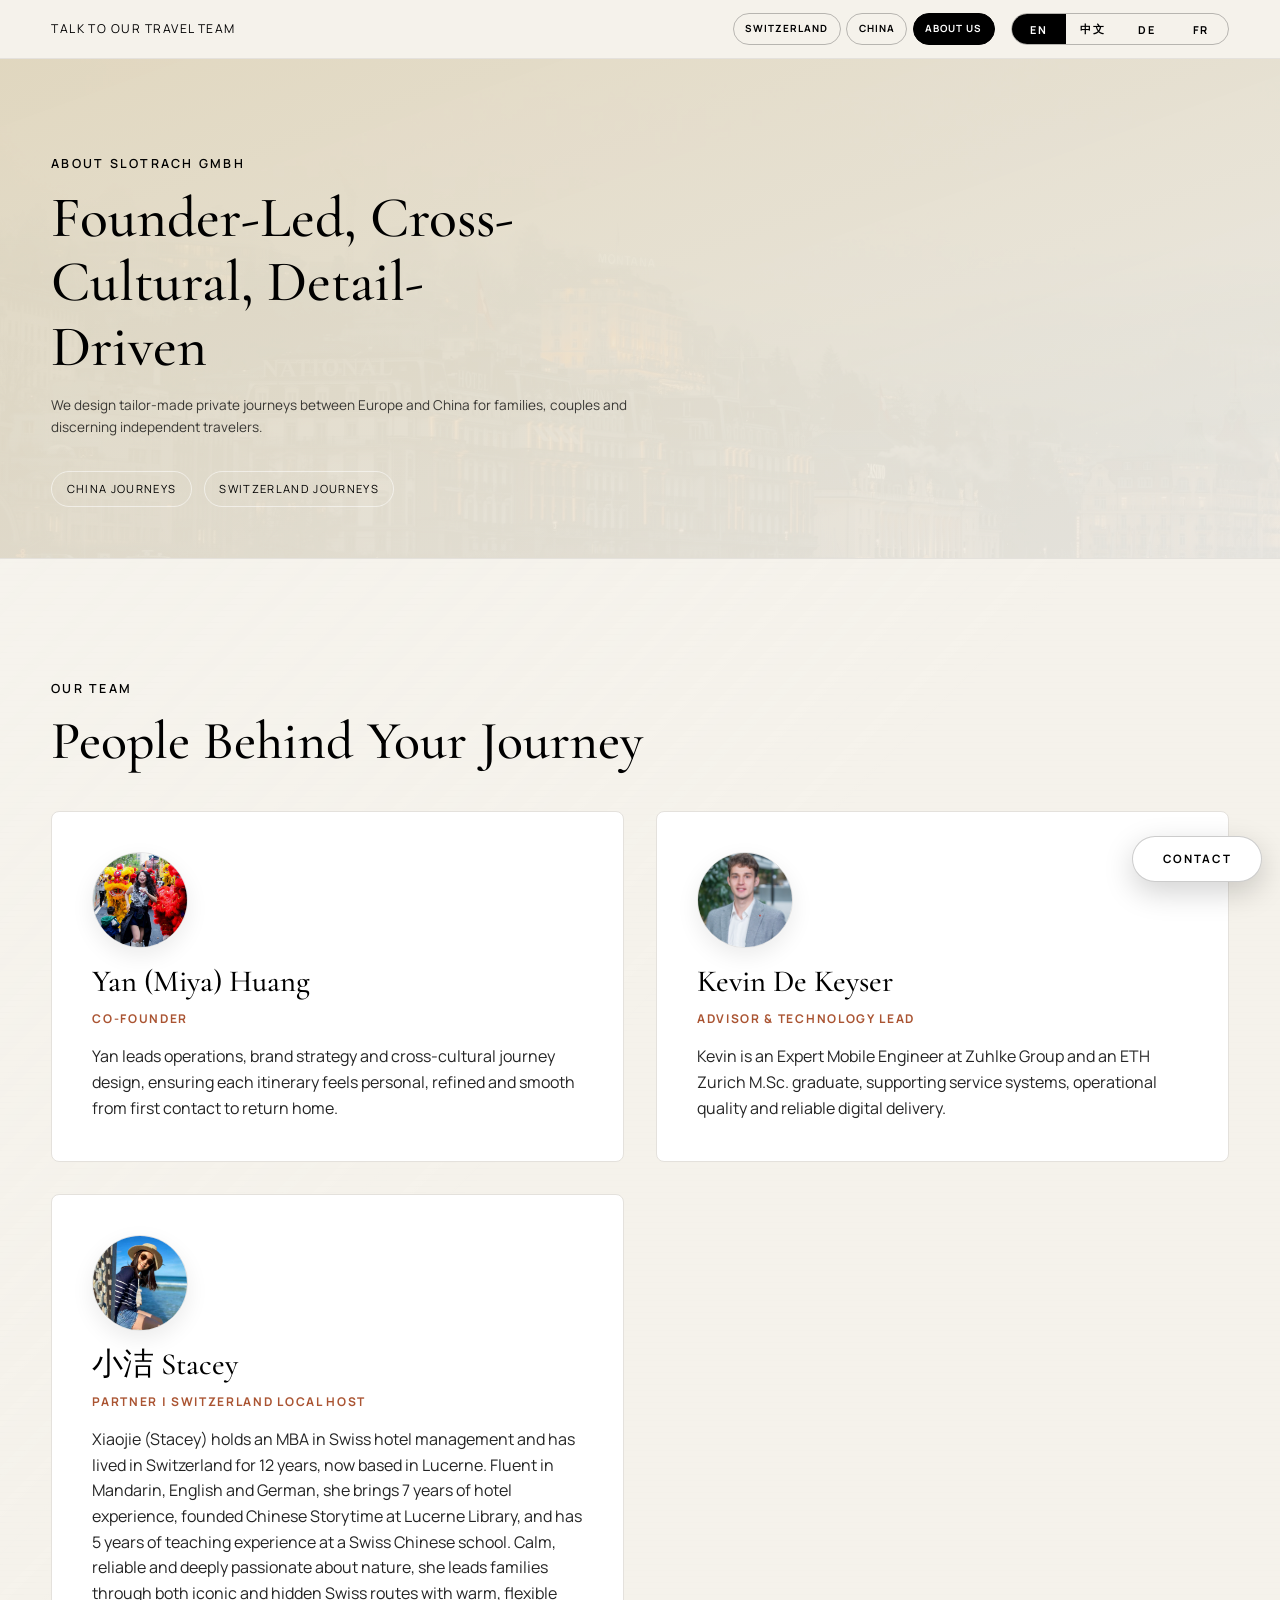
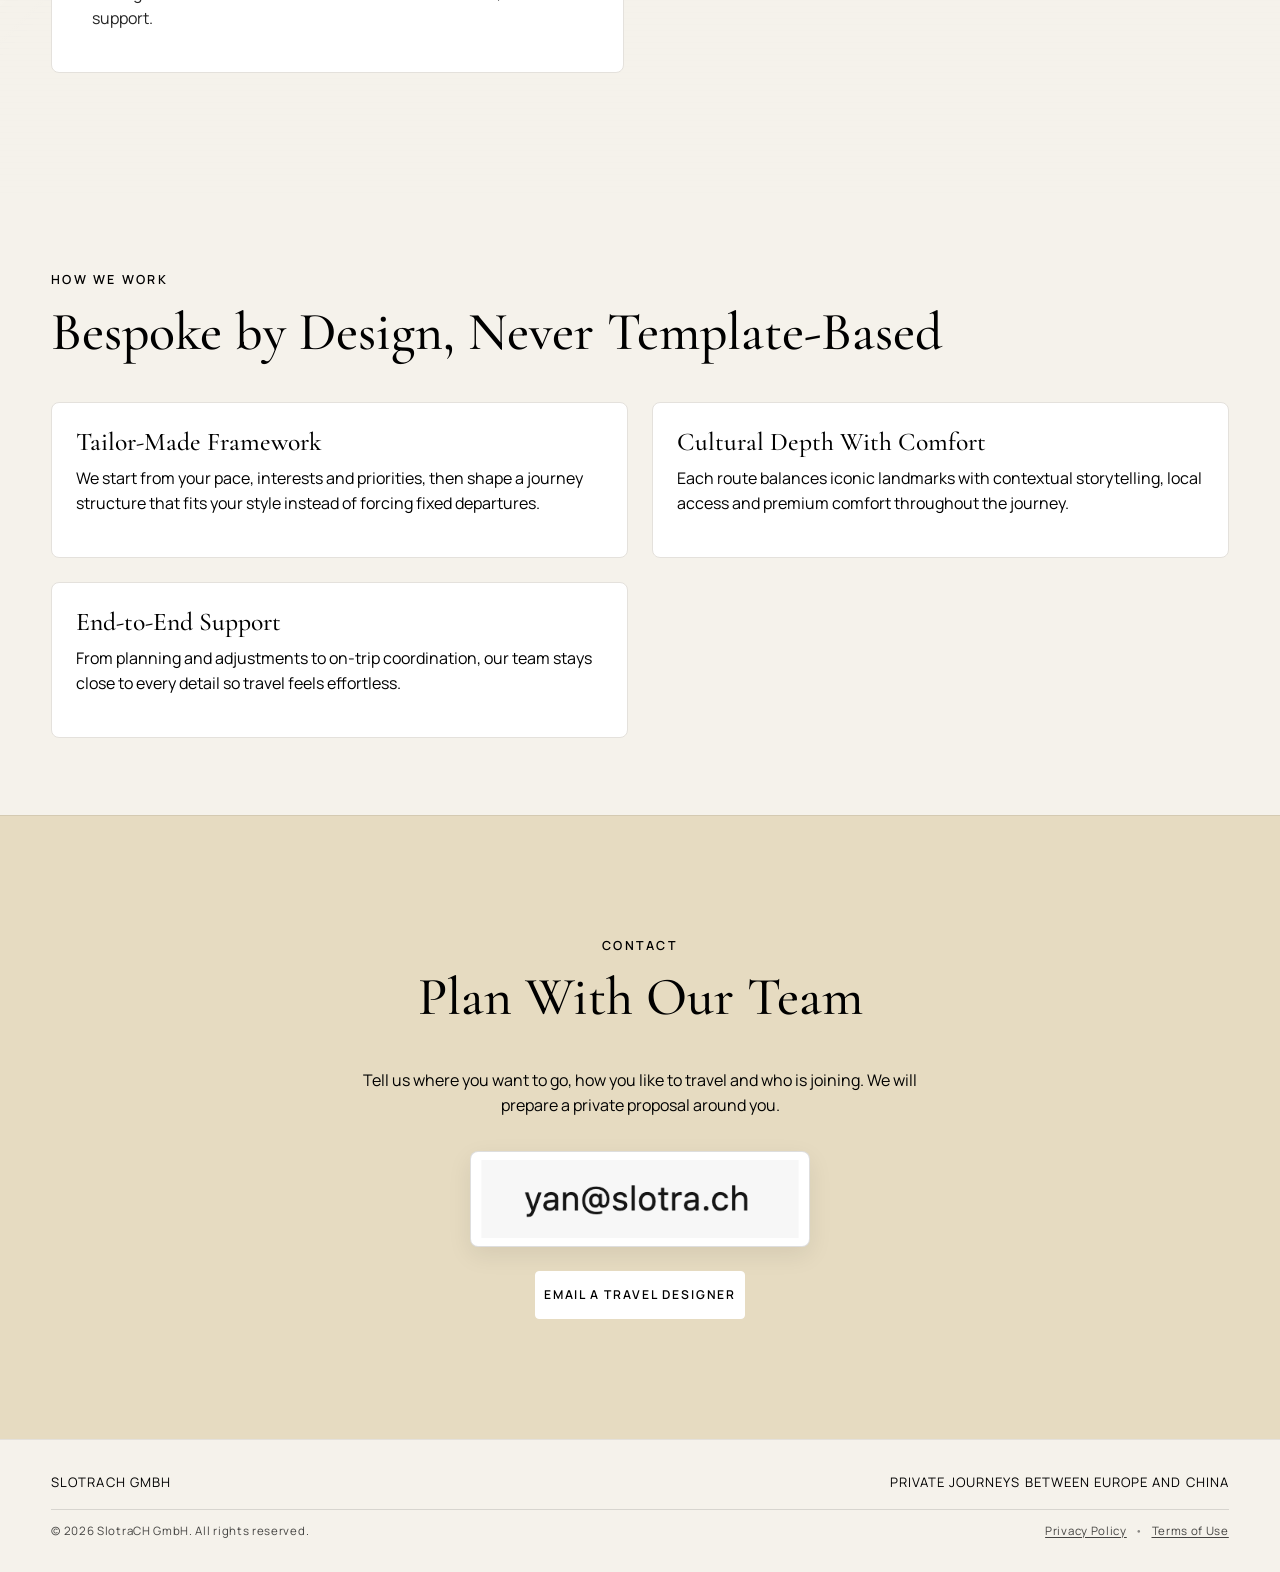
==== commit 05cfa5c4: "creator" ====
--- a/docs/about.html
+++ b/docs/about.html
@@ -53,16 +53,19 @@
         <h2 class="section-title" data-i18n="teamTitle">People Behind Your Journey</h2>
         <div class="team-grid">
           <article class="team-card">
+            <img class="team-avatar" src="./yan.png" alt="Yan (Miya) Huang">
             <h3>Yan (Miya) Huang</h3>
             <p class="role" data-i18n="yanRole">Co-Founder</p>
             <p data-i18n="yanDesc">Yan leads operations, brand strategy and cross-cultural journey design, ensuring each itinerary feels personal, refined and smooth from first contact to return home.</p>
           </article>
           <article class="team-card">
+            <img class="team-avatar" src="./kevin.jpeg" alt="Kevin De Keyser">
             <h3>Kevin De Keyser</h3>
             <p class="role" data-i18n="kevinRole">Advisor & Technology Lead</p>
             <p data-i18n="kevinDesc">Kevin is an Expert Mobile Engineer at Zuhlke Group and an ETH Zurich M.Sc. graduate, supporting service systems, operational quality and reliable digital delivery.</p>
           </article>
           <article class="team-card">
+            <img class="team-avatar" src="./Stacey.jpg" alt="小洁 Stacey">
             <h3>小洁 Stacey</h3>
             <p class="role" data-i18n="staceyRole">Partner</p>
             <p data-i18n="staceyDesc">MBA in Swiss hotel management, based in Lucerne for 12 years. Stacey combines hospitality expertise, family-friendly interaction and deep local knowledge to create calm, authentic Swiss experiences.</p>
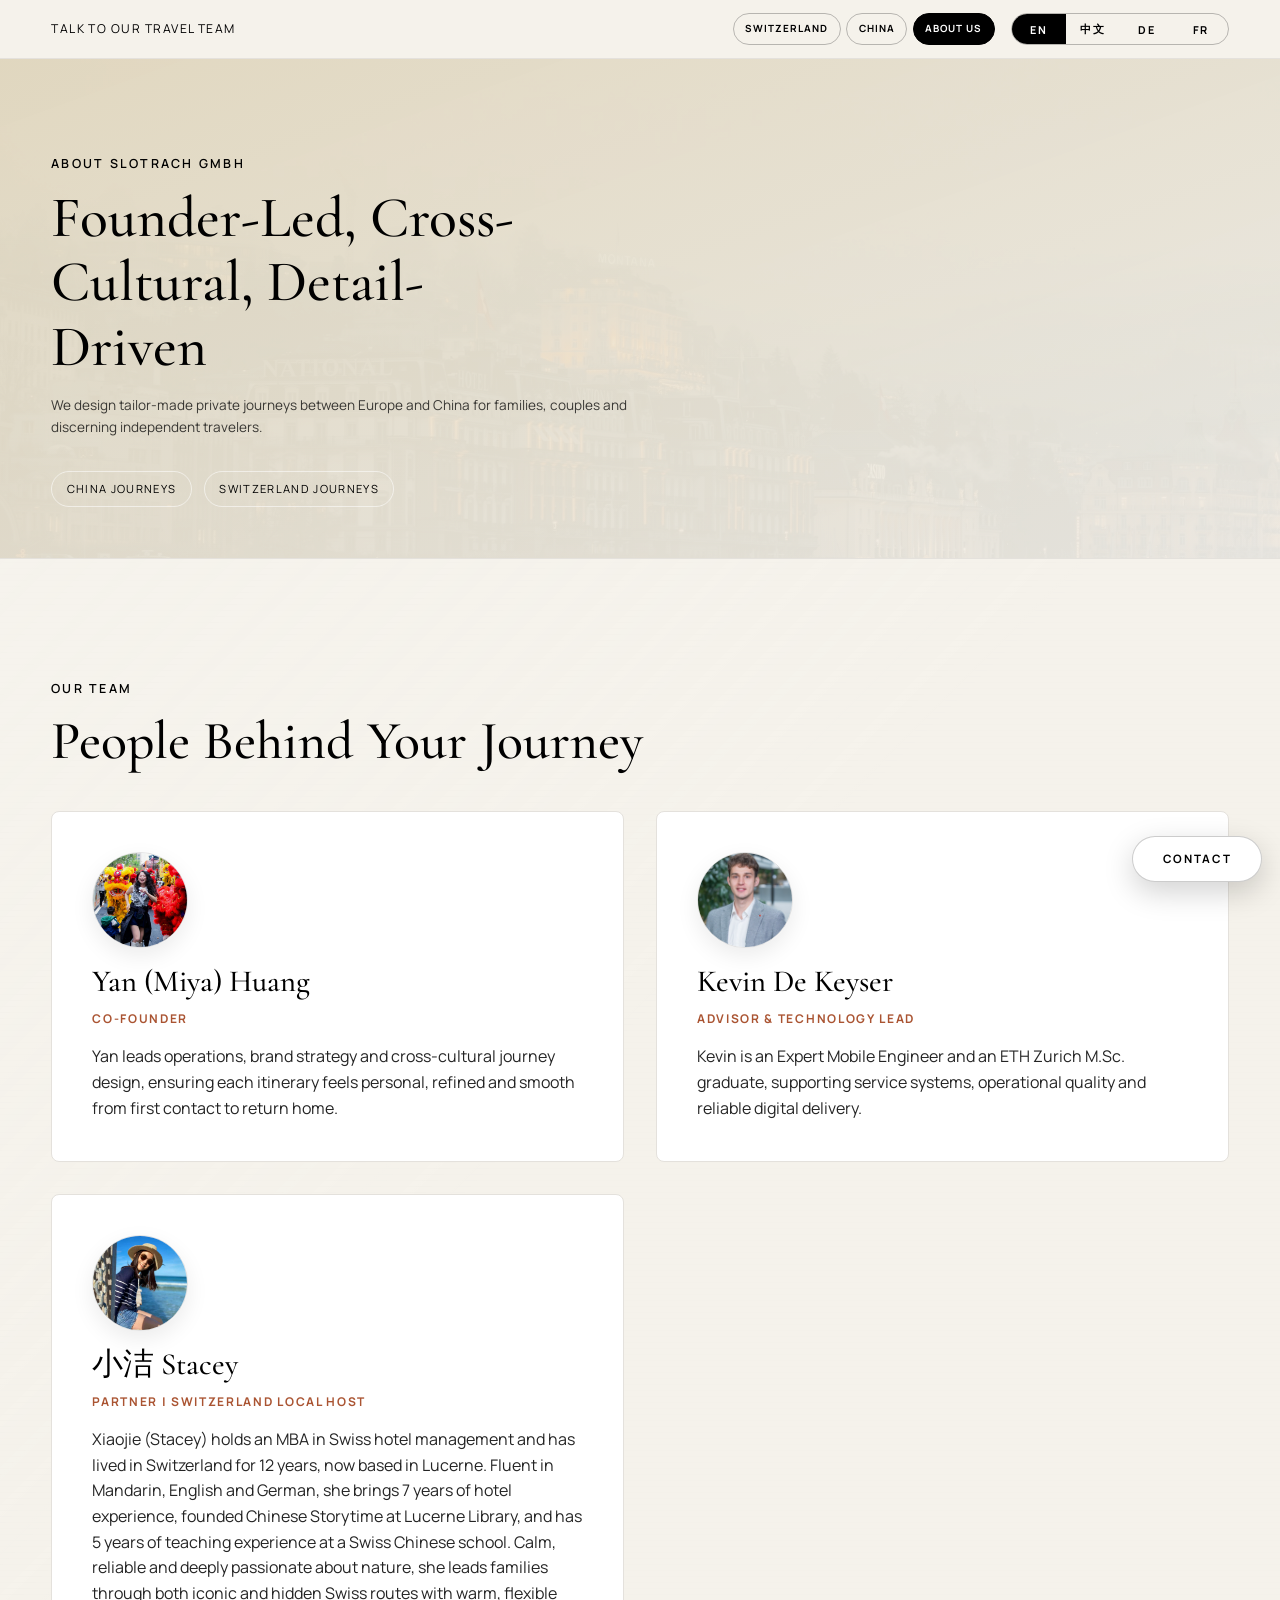
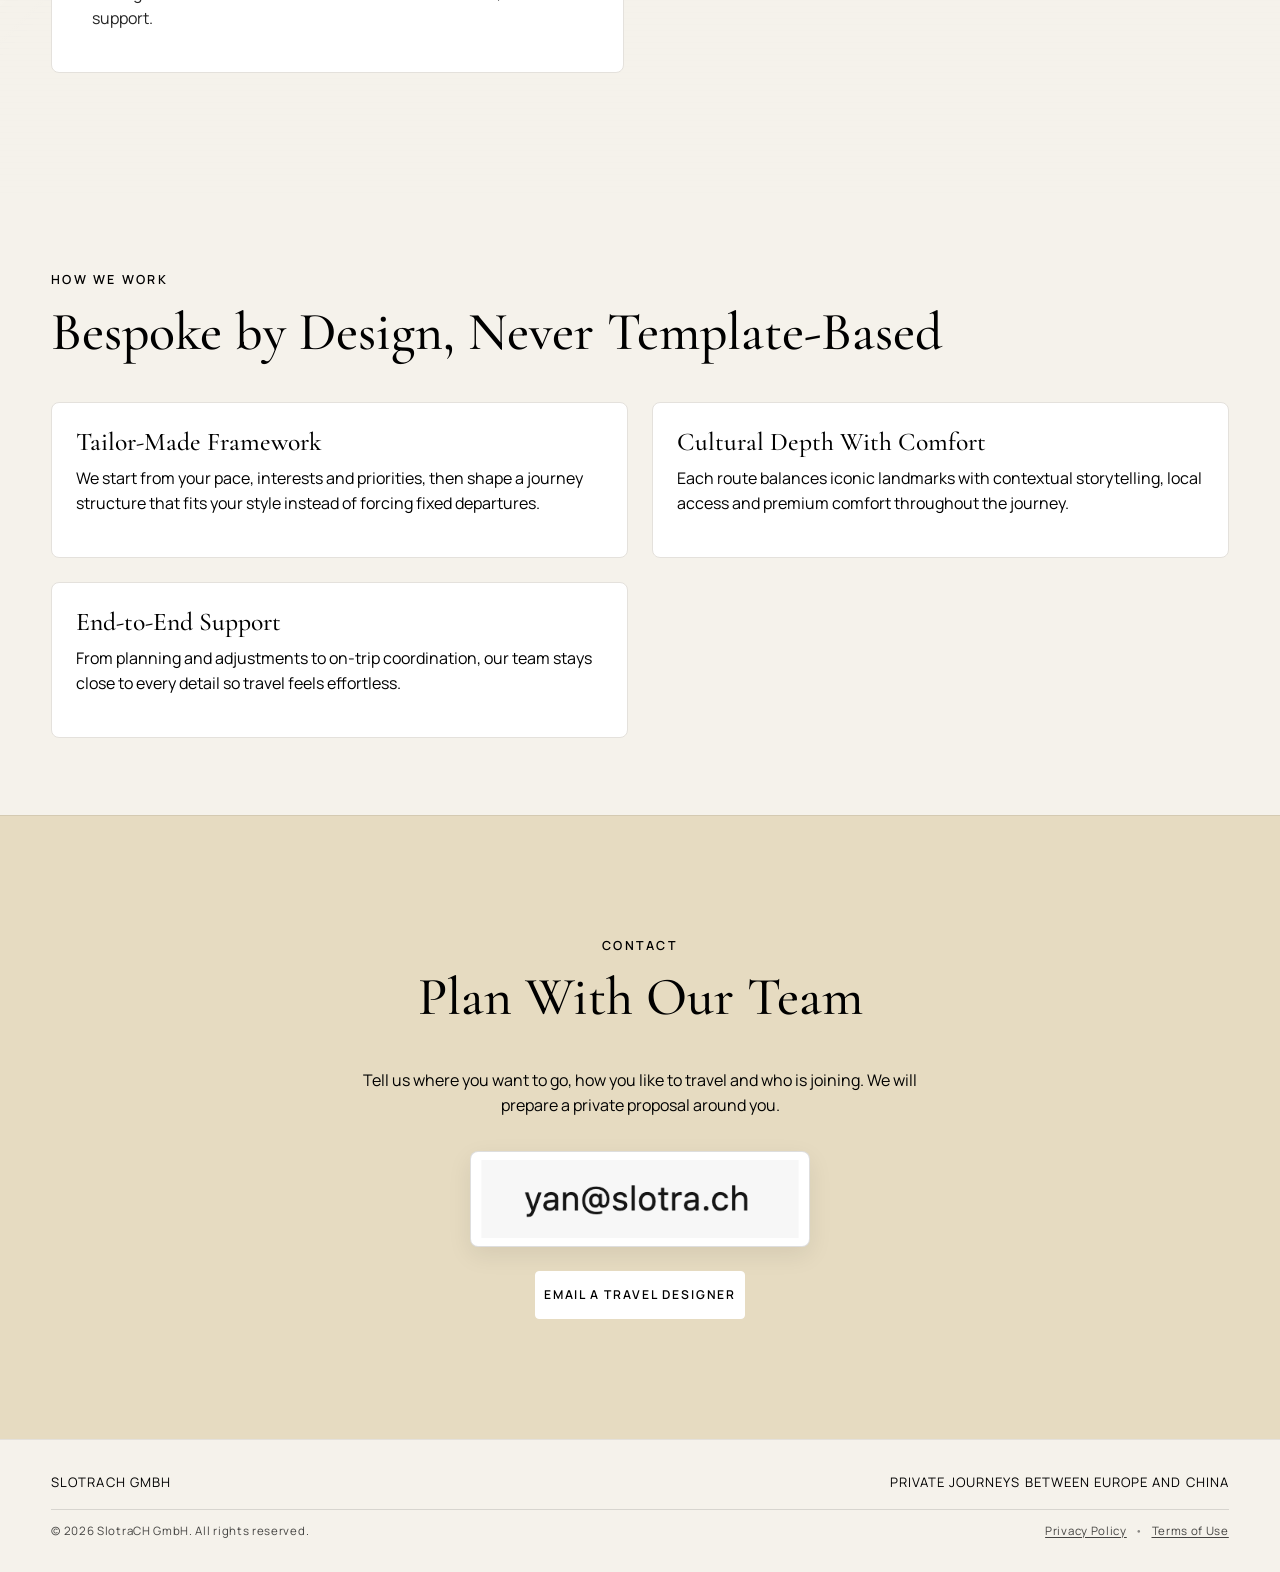
==== commit e8c64b60: "delete kevin company name" ====
--- a/docs/about.html
+++ b/docs/about.html
@@ -62,7 +62,7 @@
             <img class="team-avatar" src="./kevin.jpeg" alt="Kevin De Keyser">
             <h3>Kevin De Keyser</h3>
             <p class="role" data-i18n="kevinRole">Advisor & Technology Lead</p>
-            <p data-i18n="kevinDesc">Kevin is an Expert Mobile Engineer at Zuhlke Group and an ETH Zurich M.Sc. graduate, supporting service systems, operational quality and reliable digital delivery.</p>
+            <p data-i18n="kevinDesc">Kevin is an Expert Mobile Engineer and an ETH Zurich M.Sc. graduate, supporting service systems, operational quality and reliable digital delivery.</p>
           </article>
           <article class="team-card">
             <img class="team-avatar" src="./Stacey.jpg" alt="小洁 Stacey">
@@ -151,7 +151,7 @@
           yanRole: "Co-Founder",
           yanDesc: "Yan leads operations, brand strategy and cross-cultural journey design, ensuring each itinerary feels personal, refined and smooth from first contact to return home.",
           kevinRole: "Advisor & Technology Lead",
-          kevinDesc: "Kevin is an Expert Mobile Engineer at Zuhlke Group and an ETH Zurich M.Sc. graduate, supporting service systems, operational quality and reliable digital delivery.",
+          kevinDesc: "Kevin is an Expert Mobile Engineer and an ETH Zurich M.Sc. graduate, supporting service systems, operational quality and reliable digital delivery.",
           staceyRole: "Partner | Switzerland Local Host",
           staceyDesc: "Xiaojie (Stacey) holds an MBA in Swiss hotel management and has lived in Switzerland for 12 years, now based in Lucerne. Fluent in Mandarin, English and German, she brings 7 years of hotel experience, founded Chinese Storytime at Lucerne Library, and has 5 years of teaching experience at a Swiss Chinese school. Calm, reliable and deeply passionate about nature, she leads families through both iconic and hidden Swiss routes with warm, flexible support.",
           methodEyebrow: "How We Work",
@@ -191,7 +191,7 @@
           yanRole: "联合创始人",
           yanDesc: "Yan 负责运营、品牌策略与中欧跨文化旅程设计，确保从咨询到回程都保持高质量与顺滑体验。",
           kevinRole: "顾问与技术负责人",
-          kevinDesc: "Kevin 是 Zuhlke Group 的资深移动工程师、ETH Zurich 硕士，支持服务系统、交付质量与运营可靠性。",
+          kevinDesc: "Kevin 是资深移动工程师、ETH Zurich 硕士，支持服务系统、交付质量与运营可靠性。",
           staceyRole: "合伙人｜瑞士在地向导",
           staceyDesc: "小洁 Stacey｜“世界那么大，我们一起去看看”。瑞士酒店管理 MBA 硕士，定居瑞士 12 年，现居琉森；熟练使用中文（普通话）、英语、德语。她沉稳可靠又充满热情，热爱大自然，常年徒步与滑雪，几乎走遍瑞士经典与小众路线。拥有 7 年酒店行业经验，并发起瑞士琉森图书馆中文故事活动，同时具备 5 年瑞士中文学校教学经验，擅长与孩子互动，能快速理解客人需求并从容应对旅途变化，带你以更真实、更舒适的方式体验瑞士生活。",
           methodEyebrow: "服务方式",
@@ -231,7 +231,7 @@
           yanRole: "Mitgründerin",
           yanDesc: "Yan verantwortet Operations, Markenstrategie und interkulturelles Reisedesign und sorgt für ein persönliches, hochwertiges Erlebnis von der Planung bis zur Rückreise.",
           kevinRole: "Advisor & Technology Lead",
-          kevinDesc: "Kevin ist Expert Mobile Engineer bei Zuhlke Group und ETH-Zürich-M.Sc.-Absolvent und unterstützt Servicequalität, Systeme und verlässliche Umsetzung.",
+          kevinDesc: "Kevin ist Expert Mobile Engineer und ETH-Zürich-M.Sc.-Absolvent und unterstützt Servicequalität, Systeme und verlässliche Umsetzung.",
           methodEyebrow: "Unser Ansatz",
           methodTitle: "Maßgeschneidert statt Schablone",
           method1Title: "Individuelles Framework",
@@ -269,7 +269,7 @@
           yanRole: "Co-fondatrice",
           yanDesc: "Yan pilote les opérations, la stratégie de marque et la conception interculturelle des parcours, pour une expérience fluide et personnalisée.",
           kevinRole: "Conseiller & Responsable Technologie",
-          kevinDesc: "Kevin est Expert Mobile Engineer chez Zuhlke Group et diplômé M.Sc. de l'ETH Zurich, avec un rôle clé sur la qualité de service et l'exécution digitale.",
+          kevinDesc: "Kevin est Expert Mobile Engineer et diplômé M.Sc. de l'ETH Zurich, avec un rôle clé sur la qualité de service et l'exécution digitale.",
           methodEyebrow: "Notre méthode",
           methodTitle: "Sur mesure, jamais standardisé",
           method1Title: "Cadre personnalisé",
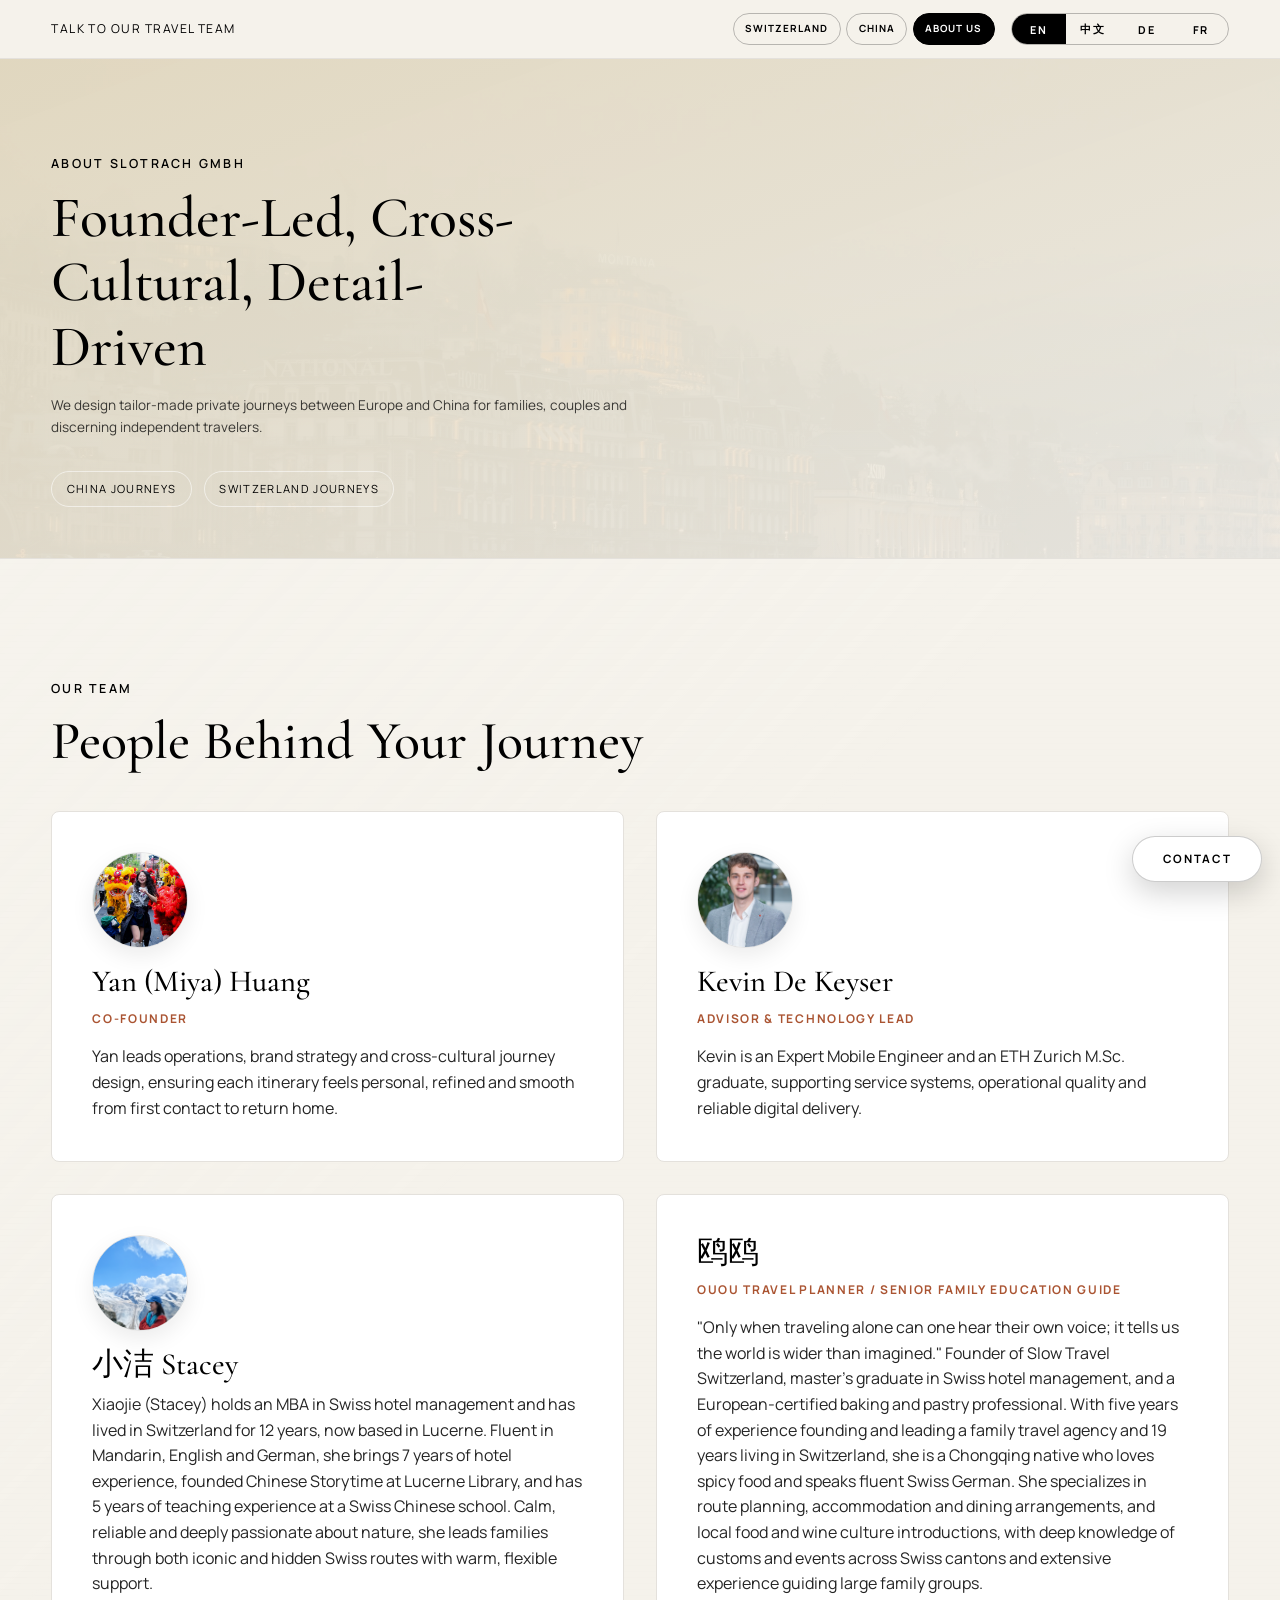
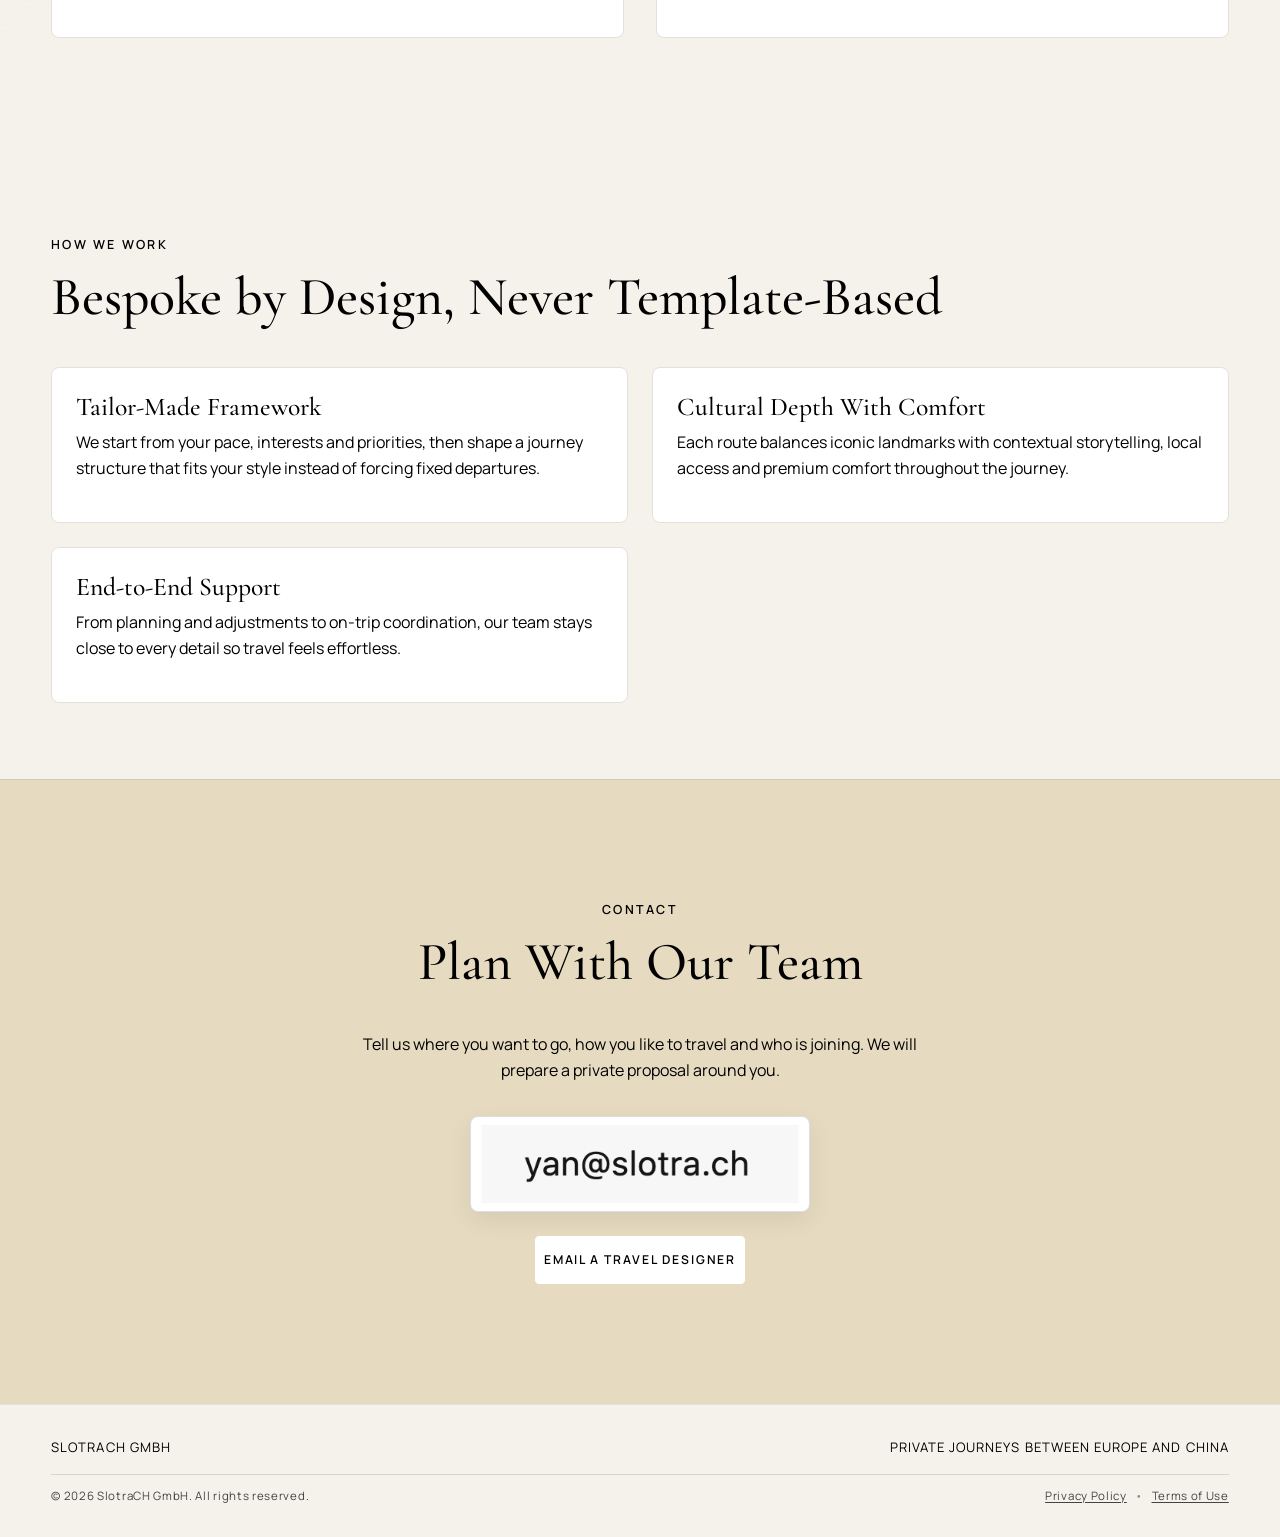
==== commit 75c3ddca: "欧欧" ====
--- a/docs/about.html
+++ b/docs/about.html
@@ -67,8 +67,12 @@
           <article class="team-card">
             <img class="team-avatar" src="./Stacey.jpg" alt="小洁 Stacey">
             <h3>小洁 Stacey</h3>
-            <p class="role" data-i18n="staceyRole">Partner</p>
             <p data-i18n="staceyDesc">MBA in Swiss hotel management, based in Lucerne for 12 years. Stacey combines hospitality expertise, family-friendly interaction and deep local knowledge to create calm, authentic Swiss experiences.</p>
+          </article>
+          <article class="team-card">
+            <h3>鸥鸥</h3>
+            <p class="role" data-i18n="ououRole">鸥鸥旅行规划师/资深亲子教育向导</p>
+            <p data-i18n="ououDesc">“只有一个人在旅行时，才听得到自己的声音，它会告诉你，这世界比想象中的宽阔。”漫行瑞士创始人，瑞士酒店管理专业硕士，欧洲认证烘培甜品师。五年亲子旅行社创始人经历，定居瑞士19年。是爱吃辣的重庆女生，也是开口能说流利瑞士德语的半个瑞士人。擅长规划旅行路线，安排食宿，当地餐酒文化介绍。熟知瑞士各州的民俗文化和活动，丰富的亲子大团向导经验。</p>
           </article>
         </div>
       </div>
@@ -152,8 +156,10 @@
           yanDesc: "Yan leads operations, brand strategy and cross-cultural journey design, ensuring each itinerary feels personal, refined and smooth from first contact to return home.",
           kevinRole: "Advisor & Technology Lead",
           kevinDesc: "Kevin is an Expert Mobile Engineer and an ETH Zurich M.Sc. graduate, supporting service systems, operational quality and reliable digital delivery.",
-          staceyRole: "Partner | Switzerland Local Host",
+          staceyRole: "",
           staceyDesc: "Xiaojie (Stacey) holds an MBA in Swiss hotel management and has lived in Switzerland for 12 years, now based in Lucerne. Fluent in Mandarin, English and German, she brings 7 years of hotel experience, founded Chinese Storytime at Lucerne Library, and has 5 years of teaching experience at a Swiss Chinese school. Calm, reliable and deeply passionate about nature, she leads families through both iconic and hidden Swiss routes with warm, flexible support.",
+          ououRole: "Ouou Travel Planner / Senior Family Education Guide",
+          ououDesc: "\"Only when traveling alone can one hear their own voice; it tells us the world is wider than imagined.\" Founder of Slow Travel Switzerland, master's graduate in Swiss hotel management, and a European-certified baking and pastry professional. With five years of experience founding and leading a family travel agency and 19 years living in Switzerland, she is a Chongqing native who loves spicy food and speaks fluent Swiss German. She specializes in route planning, accommodation and dining arrangements, and local food and wine culture introductions, with deep knowledge of customs and events across Swiss cantons and extensive experience guiding large family groups.",
           methodEyebrow: "How We Work",
           methodTitle: "Bespoke by Design, Never Template-Based",
           method1Title: "Tailor-Made Framework",
@@ -192,8 +198,10 @@
           yanDesc: "Yan 负责运营、品牌策略与中欧跨文化旅程设计，确保从咨询到回程都保持高质量与顺滑体验。",
           kevinRole: "顾问与技术负责人",
           kevinDesc: "Kevin 是资深移动工程师、ETH Zurich 硕士，支持服务系统、交付质量与运营可靠性。",
-          staceyRole: "合伙人｜瑞士在地向导",
+          staceyRole: "",
           staceyDesc: "小洁 Stacey｜“世界那么大，我们一起去看看”。瑞士酒店管理 MBA 硕士，定居瑞士 12 年，现居琉森；熟练使用中文（普通话）、英语、德语。她沉稳可靠又充满热情，热爱大自然，常年徒步与滑雪，几乎走遍瑞士经典与小众路线。拥有 7 年酒店行业经验，并发起瑞士琉森图书馆中文故事活动，同时具备 5 年瑞士中文学校教学经验，擅长与孩子互动，能快速理解客人需求并从容应对旅途变化，带你以更真实、更舒适的方式体验瑞士生活。",
+          ououRole: "鸥鸥旅行规划师/资深亲子教育向导",
+          ououDesc: "“只有一个人在旅行时，才听得到自己的声音，它会告诉你，这世界比想象中的宽阔。”漫行瑞士创始人，瑞士酒店管理专业硕士，欧洲认证烘培甜品师。五年亲子旅行社创始人经历，定居瑞士19年。是爱吃辣的重庆女生，也是开口能说流利瑞士德语的半个瑞士人。擅长规划旅行路线，安排食宿，当地餐酒文化介绍。熟知瑞士各州的民俗文化和活动，丰富的亲子大团向导经验。",
           methodEyebrow: "服务方式",
           methodTitle: "以定制为核心，而非模板化产品",
           method1Title: "定制化框架",
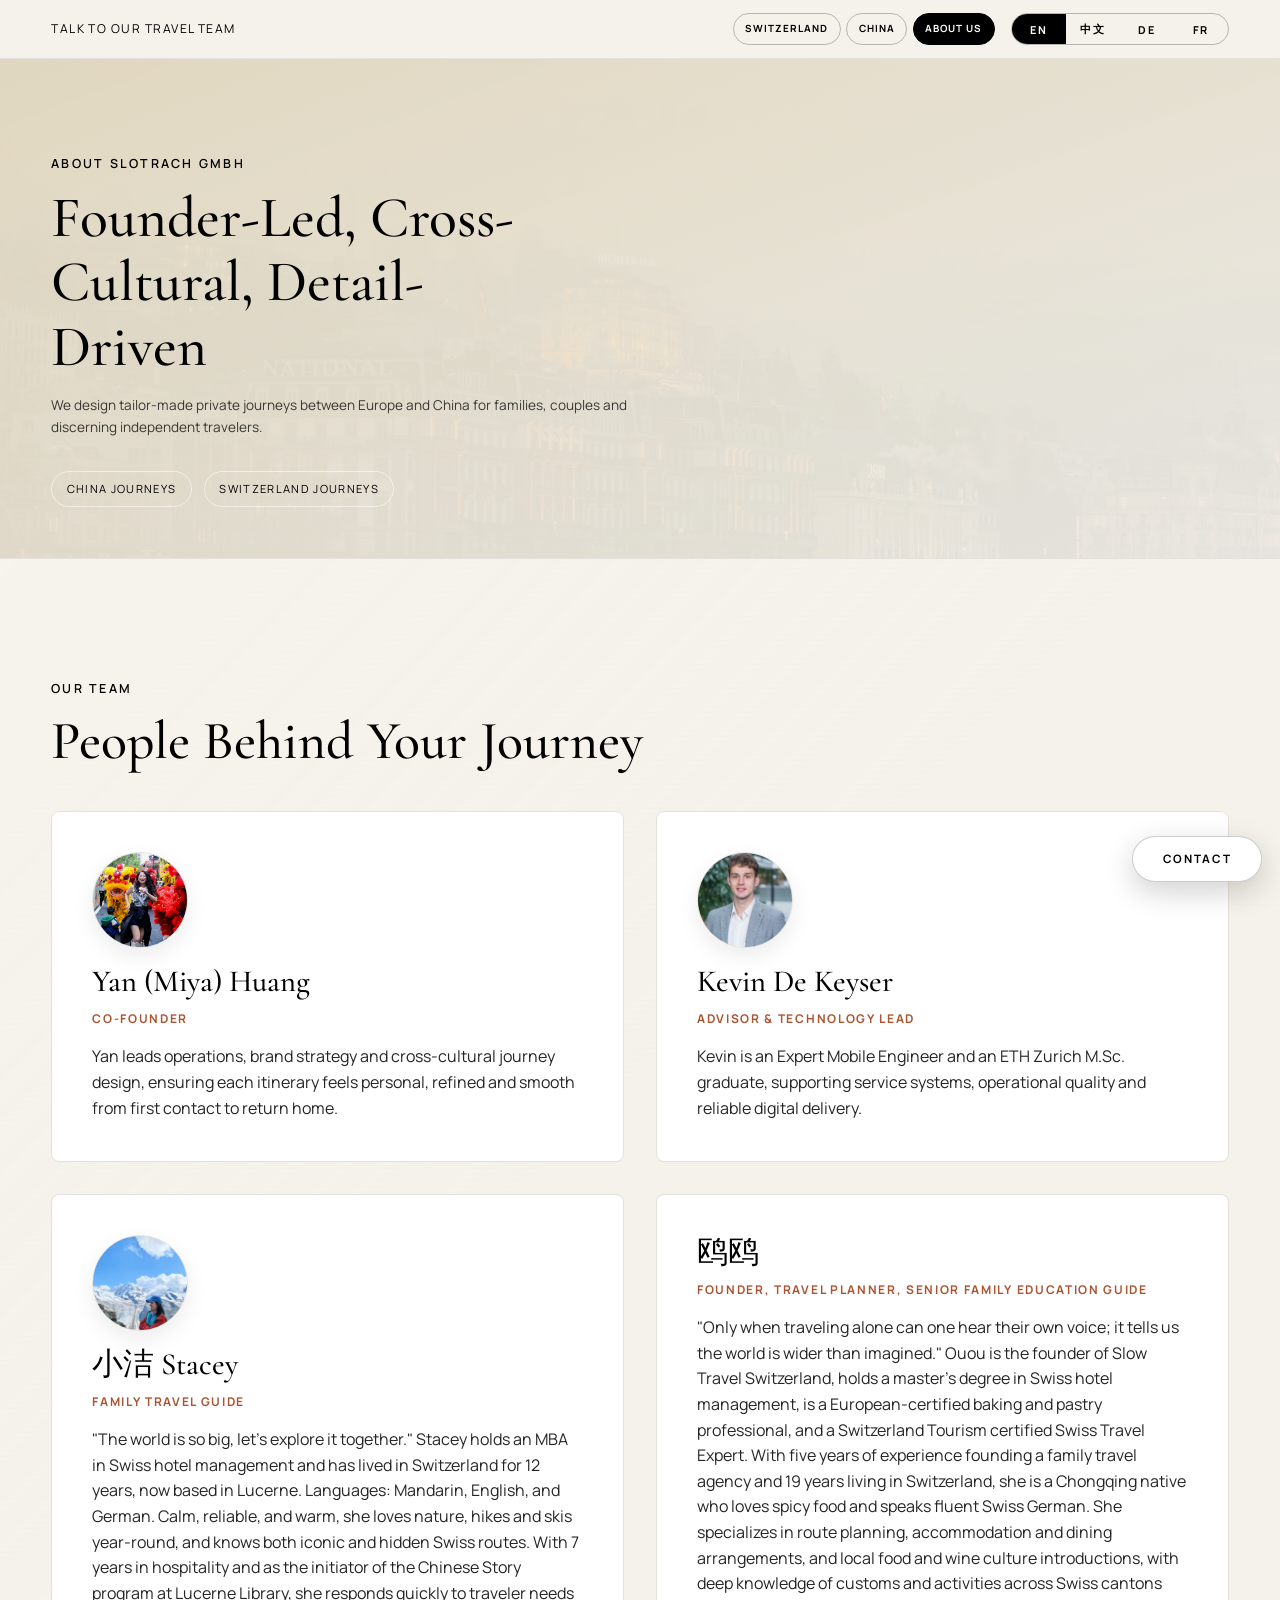
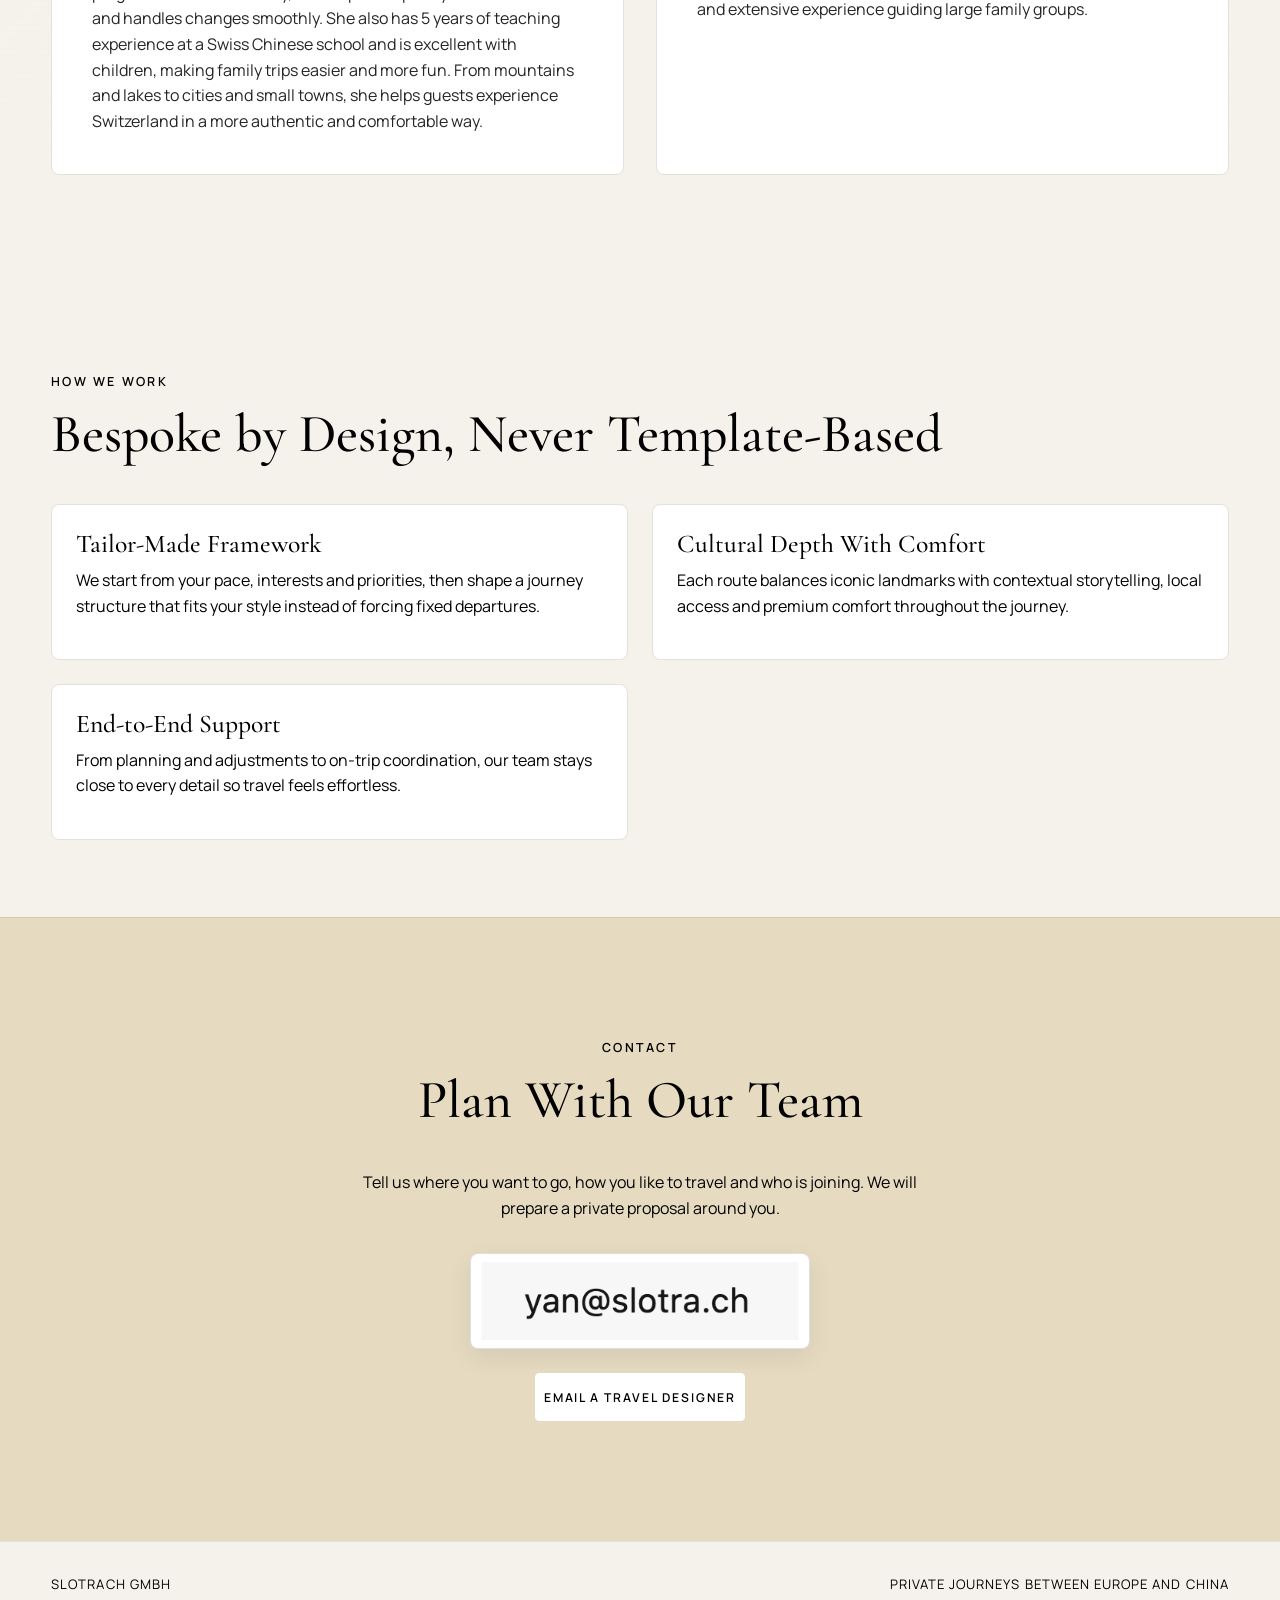
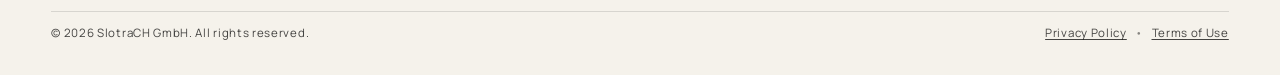
==== commit cd2be112: "xpic" ====
--- a/docs/about.html
+++ b/docs/about.html
@@ -67,12 +67,13 @@
           <article class="team-card">
             <img class="team-avatar" src="./Stacey.jpg" alt="小洁 Stacey">
             <h3>小洁 Stacey</h3>
-            <p data-i18n="staceyDesc">MBA in Swiss hotel management, based in Lucerne for 12 years. Stacey combines hospitality expertise, family-friendly interaction and deep local knowledge to create calm, authentic Swiss experiences.</p>
+            <p class="role" data-i18n="staceyRole">亲子向导</p>
+            <p data-i18n="staceyDesc">“世界那么大，我们一起去看看”。瑞士酒店管理MBA硕士，定居瑞士12年，现居琉森。语言：中文（普通话）、英语、德语。沉稳可靠又充满热情，热爱大自然，常年徒步与滑雪，几乎走遍瑞士经典与小众路线。拥有7年酒店行业经验，更是瑞士琉森图书馆中文故事发起人，能够快速理解客人需求，从容应对旅途中的各种变化；同时具备5年瑞士中文学校教学经验，擅长与孩子互动，让亲子出行更加轻松有趣。无论是雪山、湖泊，还是城市与小镇，她都会带你用更真实、更舒适的方式，体验瑞士。🌍 和Stacey一起，不只是旅行，而是走进瑞士的生活。</p>
           </article>
           <article class="team-card">
             <h3>鸥鸥</h3>
-            <p class="role" data-i18n="ououRole">鸥鸥旅行规划师/资深亲子教育向导</p>
-            <p data-i18n="ououDesc">“只有一个人在旅行时，才听得到自己的声音，它会告诉你，这世界比想象中的宽阔。”漫行瑞士创始人，瑞士酒店管理专业硕士，欧洲认证烘培甜品师。五年亲子旅行社创始人经历，定居瑞士19年。是爱吃辣的重庆女生，也是开口能说流利瑞士德语的半个瑞士人。擅长规划旅行路线，安排食宿，当地餐酒文化介绍。熟知瑞士各州的民俗文化和活动，丰富的亲子大团向导经验。</p>
+            <p class="role" data-i18n="ououRole">创始人，旅行规划师，资深亲子教育向导</p>
+            <p data-i18n="ououDesc">“只有一个人在旅行时，才听得到自己的声音，它会告诉你，这世界比想象中的宽阔。”漫行瑞士创始人，瑞士酒店管理专业硕士，欧洲认证烘培甜品师，瑞士国家旅游局认证“瑞士旅行专家”。五年亲子旅行社创始人经历，定居瑞士19年。是爱吃辣的重庆女生，也是开口能说流利瑞士德语的半个瑞士人。擅长规划旅行路线，安排食宿，当地餐酒文化介绍。熟知瑞士各州的民俗文化和活动，丰富的亲子大团向导经验。</p>
           </article>
         </div>
       </div>
@@ -156,10 +157,10 @@
           yanDesc: "Yan leads operations, brand strategy and cross-cultural journey design, ensuring each itinerary feels personal, refined and smooth from first contact to return home.",
           kevinRole: "Advisor & Technology Lead",
           kevinDesc: "Kevin is an Expert Mobile Engineer and an ETH Zurich M.Sc. graduate, supporting service systems, operational quality and reliable digital delivery.",
-          staceyRole: "",
-          staceyDesc: "Xiaojie (Stacey) holds an MBA in Swiss hotel management and has lived in Switzerland for 12 years, now based in Lucerne. Fluent in Mandarin, English and German, she brings 7 years of hotel experience, founded Chinese Storytime at Lucerne Library, and has 5 years of teaching experience at a Swiss Chinese school. Calm, reliable and deeply passionate about nature, she leads families through both iconic and hidden Swiss routes with warm, flexible support.",
-          ououRole: "Ouou Travel Planner / Senior Family Education Guide",
-          ououDesc: "\"Only when traveling alone can one hear their own voice; it tells us the world is wider than imagined.\" Founder of Slow Travel Switzerland, master's graduate in Swiss hotel management, and a European-certified baking and pastry professional. With five years of experience founding and leading a family travel agency and 19 years living in Switzerland, she is a Chongqing native who loves spicy food and speaks fluent Swiss German. She specializes in route planning, accommodation and dining arrangements, and local food and wine culture introductions, with deep knowledge of customs and events across Swiss cantons and extensive experience guiding large family groups.",
+          staceyRole: "Family Travel Guide",
+          staceyDesc: "\"The world is so big, let's explore it together.\" Stacey holds an MBA in Swiss hotel management and has lived in Switzerland for 12 years, now based in Lucerne. Languages: Mandarin, English, and German. Calm, reliable, and warm, she loves nature, hikes and skis year-round, and knows both iconic and hidden Swiss routes. With 7 years in hospitality and as the initiator of the Chinese Story program at Lucerne Library, she responds quickly to traveler needs and handles changes smoothly. She also has 5 years of teaching experience at a Swiss Chinese school and is excellent with children, making family trips easier and more fun. From mountains and lakes to cities and small towns, she helps guests experience Switzerland in a more authentic and comfortable way.",
+          ououRole: "Founder, Travel Planner, Senior Family Education Guide",
+          ououDesc: "\"Only when traveling alone can one hear their own voice; it tells us the world is wider than imagined.\" Ouou is the founder of Slow Travel Switzerland, holds a master's degree in Swiss hotel management, is a European-certified baking and pastry professional, and a Switzerland Tourism certified Swiss Travel Expert. With five years of experience founding a family travel agency and 19 years living in Switzerland, she is a Chongqing native who loves spicy food and speaks fluent Swiss German. She specializes in route planning, accommodation and dining arrangements, and local food and wine culture introductions, with deep knowledge of customs and activities across Swiss cantons and extensive experience guiding large family groups.",
           methodEyebrow: "How We Work",
           methodTitle: "Bespoke by Design, Never Template-Based",
           method1Title: "Tailor-Made Framework",
@@ -198,10 +199,10 @@
           yanDesc: "Yan 负责运营、品牌策略与中欧跨文化旅程设计，确保从咨询到回程都保持高质量与顺滑体验。",
           kevinRole: "顾问与技术负责人",
           kevinDesc: "Kevin 是资深移动工程师、ETH Zurich 硕士，支持服务系统、交付质量与运营可靠性。",
-          staceyRole: "",
-          staceyDesc: "小洁 Stacey｜“世界那么大，我们一起去看看”。瑞士酒店管理 MBA 硕士，定居瑞士 12 年，现居琉森；熟练使用中文（普通话）、英语、德语。她沉稳可靠又充满热情，热爱大自然，常年徒步与滑雪，几乎走遍瑞士经典与小众路线。拥有 7 年酒店行业经验，并发起瑞士琉森图书馆中文故事活动，同时具备 5 年瑞士中文学校教学经验，擅长与孩子互动，能快速理解客人需求并从容应对旅途变化，带你以更真实、更舒适的方式体验瑞士生活。",
-          ououRole: "鸥鸥旅行规划师/资深亲子教育向导",
-          ououDesc: "“只有一个人在旅行时，才听得到自己的声音，它会告诉你，这世界比想象中的宽阔。”漫行瑞士创始人，瑞士酒店管理专业硕士，欧洲认证烘培甜品师。五年亲子旅行社创始人经历，定居瑞士19年。是爱吃辣的重庆女生，也是开口能说流利瑞士德语的半个瑞士人。擅长规划旅行路线，安排食宿，当地餐酒文化介绍。熟知瑞士各州的民俗文化和活动，丰富的亲子大团向导经验。",
+          staceyRole: "亲子向导",
+          staceyDesc: "“世界那么大，我们一起去看看”。瑞士酒店管理MBA硕士，定居瑞士12年，现居琉森。语言：中文（普通话）、英语、德语。沉稳可靠又充满热情，热爱大自然，常年徒步与滑雪，几乎走遍瑞士经典与小众路线。拥有7年酒店行业经验，更是瑞士琉森图书馆中文故事发起人，能够快速理解客人需求，从容应对旅途中的各种变化；同时具备5年瑞士中文学校教学经验，擅长与孩子互动，让亲子出行更加轻松有趣。无论是雪山、湖泊，还是城市与小镇，她都会带你用更真实、更舒适的方式，体验瑞士。🌍 和Stacey一起，不只是旅行，而是走进瑞士的生活。",
+          ououRole: "创始人，旅行规划师，资深亲子教育向导",
+          ououDesc: "“只有一个人在旅行时，才听得到自己的声音，它会告诉你，这世界比想象中的宽阔。”漫行瑞士创始人，瑞士酒店管理专业硕士，欧洲认证烘培甜品师，瑞士国家旅游局认证“瑞士旅行专家”。五年亲子旅行社创始人经历，定居瑞士19年。是爱吃辣的重庆女生，也是开口能说流利瑞士德语的半个瑞士人。擅长规划旅行路线，安排食宿，当地餐酒文化介绍。熟知瑞士各州的民俗文化和活动，丰富的亲子大团向导经验。",
           methodEyebrow: "服务方式",
           methodTitle: "以定制为核心，而非模板化产品",
           method1Title: "定制化框架",
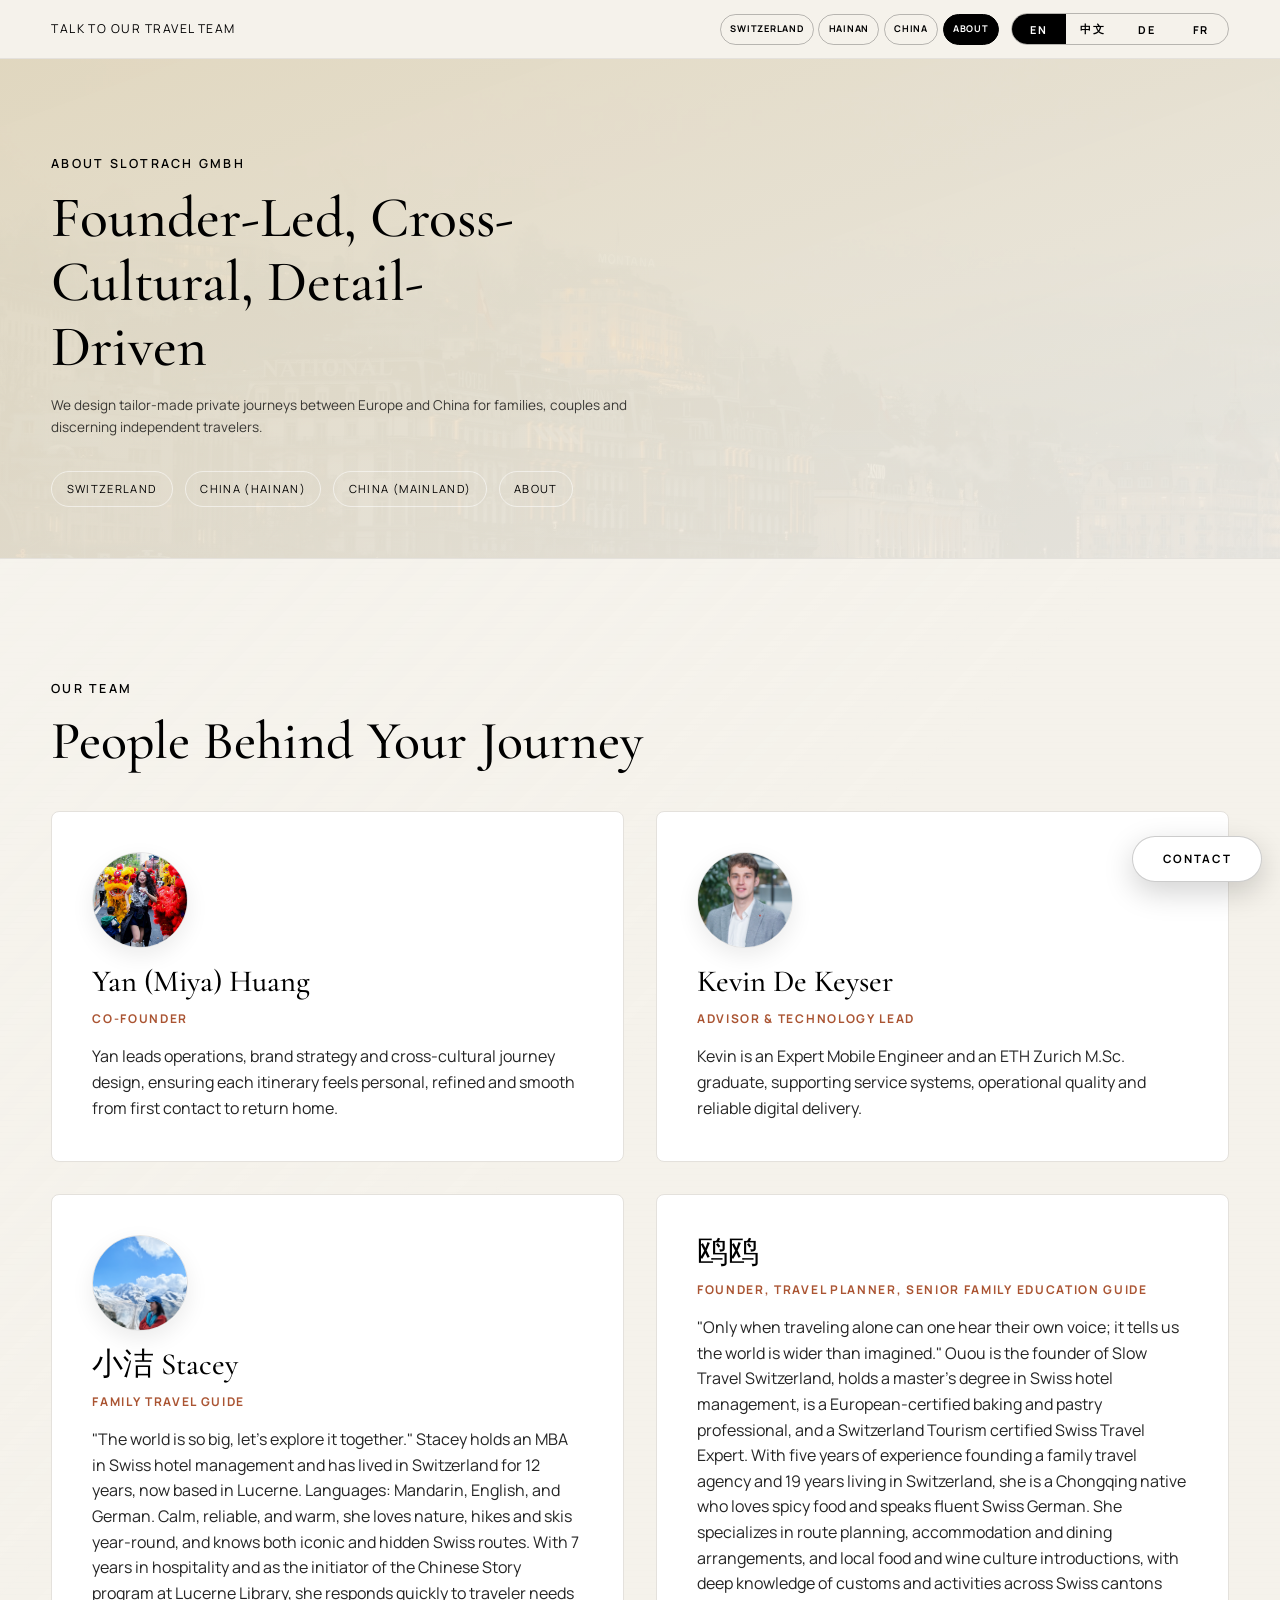
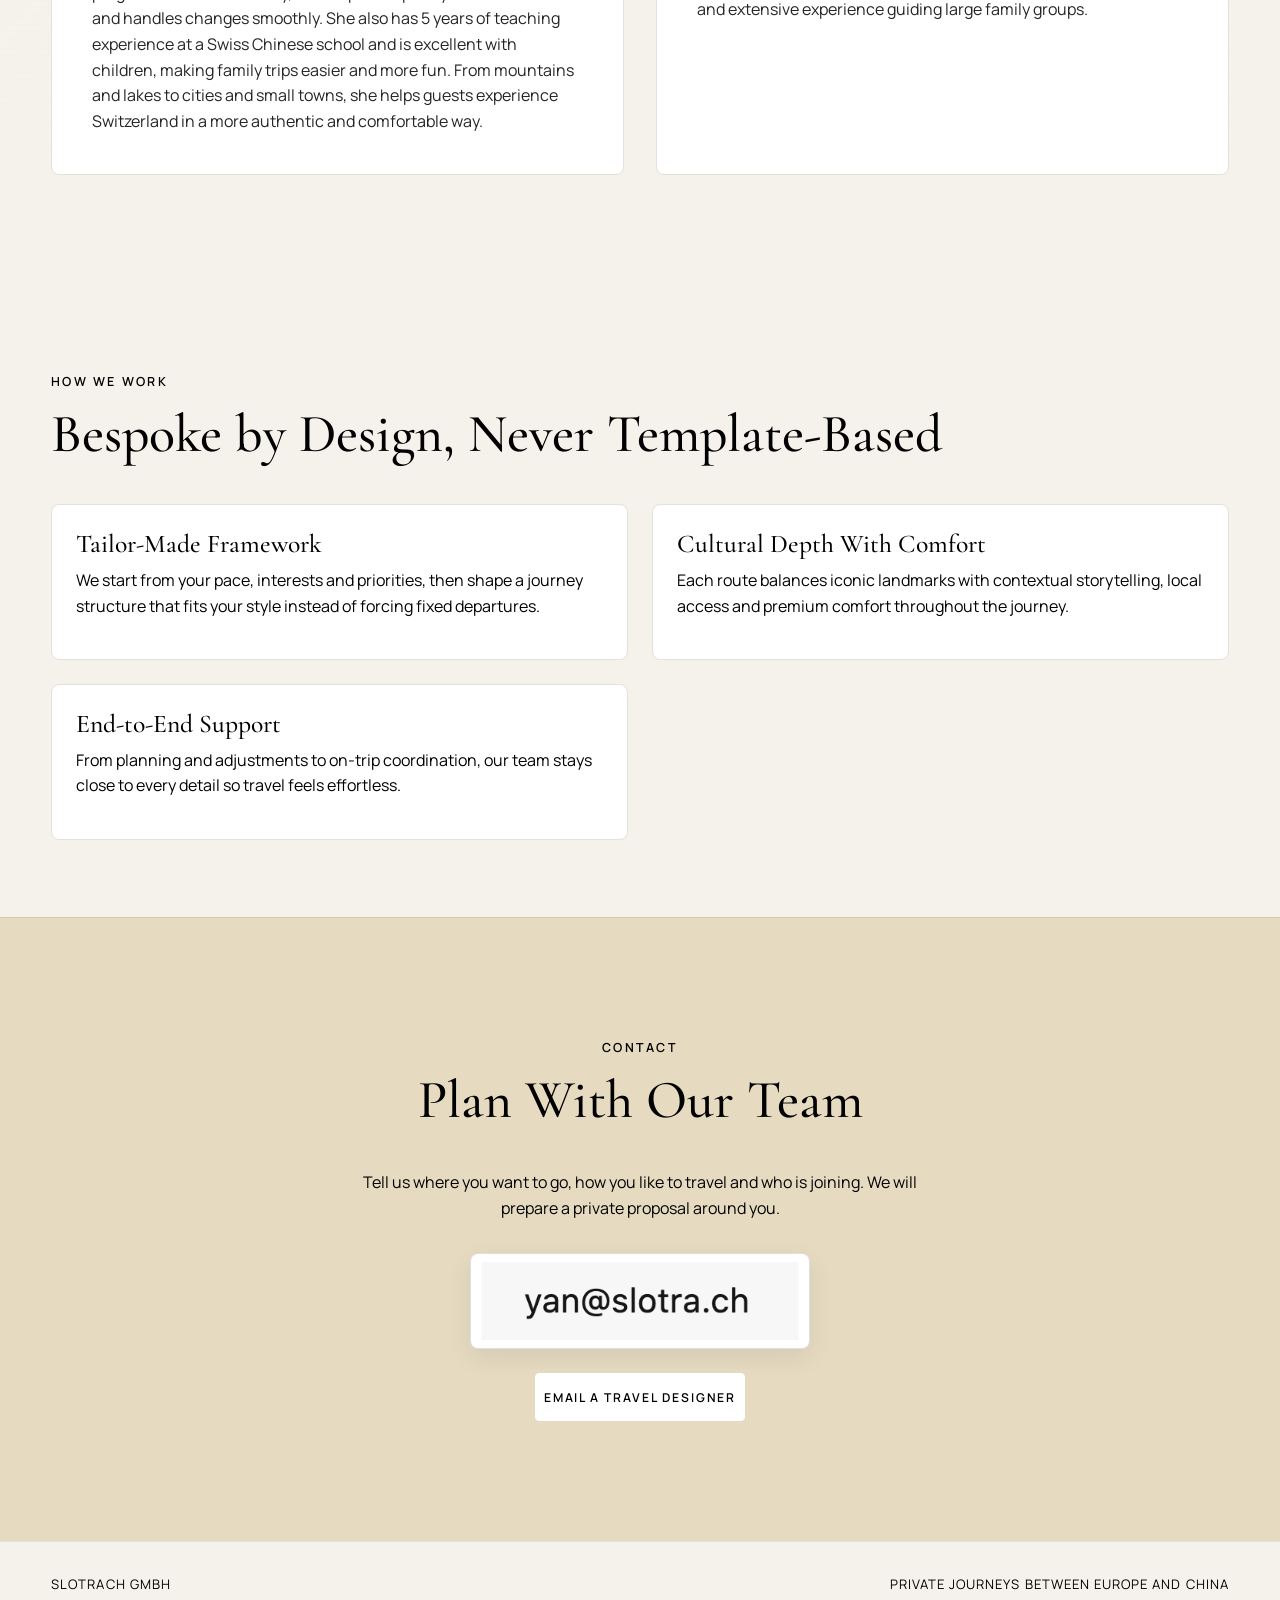
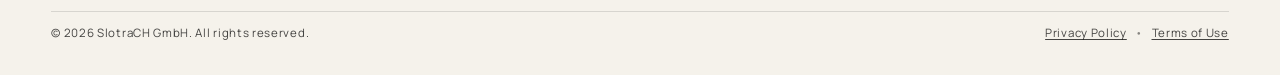
==== commit 90cf87d7: "3 destination" ====
--- a/docs/about.html
+++ b/docs/about.html
@@ -21,8 +21,9 @@
       <div class="top-contact-actions">
         <nav class="top-page-nav" aria-label="Primary">
           <a class="top-page-link" href="./switzerland.html" data-i18n="topNavSwiss">Switzerland</a>
-          <a class="top-page-link" href="./china.html" data-i18n="topNavChina">China</a>
-          <a class="top-page-link is-active" href="./about.html" aria-current="page" data-i18n="topNavAbout">About Us</a>
+          <a class="top-page-link" href="./china.html" data-i18n="topNavHainan">Hainan</a>
+          <a class="top-page-link" href="./mainland-china.html" data-i18n="topNavMainland">China</a>
+          <a class="top-page-link is-active" href="./about.html" aria-current="page" data-i18n="topNavAbout">About</a>
         </nav>
         <div class="lang-switch" role="group" aria-label="Language switch" data-i18n-aria-label="langSwitchAria">
           <button class="lang-btn is-active" type="button" data-lang="en">EN</button>
@@ -41,8 +42,10 @@
         <h1 data-i18n="heroTitle">Founder-Led, Cross-Cultural, Detail-Driven</h1>
         <p class="mini-note" data-i18n="heroSubtitle">We design tailor-made private journeys between Europe and China for families, couples and discerning independent travelers.</p>
         <div class="page-nav">
-          <a href="./china.html" data-i18n="navChina">China Journeys</a>
-          <a href="./switzerland.html" data-i18n="navSwiss">Switzerland Journeys</a>
+          <a href="./switzerland.html" data-i18n="navSwiss">Switzerland</a>
+          <a href="./china.html" data-i18n="navHainan">China (Hainan)</a>
+          <a href="./mainland-china.html" data-i18n="navMainland">China (Mainland)</a>
+          <a href="./about.html" data-i18n="navAbout">About</a>
         </div>
       </div>
     </section>
@@ -143,14 +146,17 @@
           langSwitchAria: "Language switch",
           contactFabAria: "Email SlotraCH GmbH",
           contactNote: "Talk to our travel team",
-          topNavChina: "China",
+          topNavHainan: "Hainan",
+          topNavMainland: "China",
           topNavSwiss: "Switzerland",
-          topNavAbout: "About Us",
+          topNavAbout: "About",
           heroEyebrow: "About SlotraCH GmbH",
           heroTitle: "Founder-Led, Cross-Cultural, Detail-Driven",
           heroSubtitle: "We design tailor-made private journeys between Europe and China for families, couples and discerning independent travelers.",
-          navChina: "China Journeys",
-          navSwiss: "Switzerland Journeys",
+          navHainan: "China (Hainan)",
+          navMainland: "China (Mainland)",
+          navSwiss: "Switzerland",
+          navAbout: "About",
           teamEyebrow: "Our Team",
           teamTitle: "People Behind Your Journey",
           yanRole: "Co-Founder",
@@ -185,14 +191,17 @@
           langSwitchAria: "语言切换",
           contactFabAria: "发送邮件给 SlotraCH GmbH",
           contactNote: "联系旅行顾问",
-          topNavChina: "中国",
+          topNavHainan: "海南",
+          topNavMainland: "中国",
           topNavSwiss: "瑞士",
           topNavAbout: "关于我们",
           heroEyebrow: "关于 SlotraCH GmbH",
           heroTitle: "创始人主导，跨文化协作，细节驱动",
           heroSubtitle: "我们为家庭、情侣与独立旅行者设计中欧之间的高端私享定制旅程。",
-          navChina: "中国旅程",
-          navSwiss: "瑞士旅程",
+          navHainan: "中国（海南）",
+          navMainland: "中国（大陆）",
+          navSwiss: "瑞士",
+          navAbout: "关于我们",
           teamEyebrow: "团队",
           teamTitle: "为你打造旅程的人",
           yanRole: "联合创始人",
@@ -227,14 +236,17 @@
           langSwitchAria: "Sprachauswahl",
           contactFabAria: "E-Mail an SlotraCH GmbH",
           contactNote: "Sprechen Sie mit unserem Reiseteam",
-          topNavChina: "China",
+          topNavHainan: "Hainan",
+          topNavMainland: "China",
           topNavSwiss: "Schweiz",
           topNavAbout: "Über Uns",
           heroEyebrow: "Über SlotraCH GmbH",
           heroTitle: "Gründergeführt, interkulturell, detailorientiert",
           heroSubtitle: "Wir gestalten maßgeschneiderte Privatreisen zwischen Europa und China für Familien, Paare und anspruchsvolle Individualreisende.",
-          navChina: "China-Reisen",
-          navSwiss: "Schweiz-Reisen",
+          navHainan: "China (Hainan)",
+          navMainland: "China (Festland)",
+          navSwiss: "Schweiz",
+          navAbout: "Über Uns",
           teamEyebrow: "Unser Team",
           teamTitle: "Die Menschen hinter Ihrer Reise",
           yanRole: "Mitgründerin",
@@ -265,14 +277,17 @@
           langSwitchAria: "Sélecteur de langue",
           contactFabAria: "Envoyer un e-mail à SlotraCH GmbH",
           contactNote: "Parlez à notre équipe voyage",
-          topNavChina: "Chine",
+          topNavHainan: "Hainan",
+          topNavMainland: "Chine",
           topNavSwiss: "Suisse",
           topNavAbout: "À Propos",
           heroEyebrow: "À propos de SlotraCH GmbH",
           heroTitle: "Piloté par les fondateurs, interculturel, orienté détail",
           heroSubtitle: "Nous concevons des voyages privés sur mesure entre l'Europe et la Chine pour familles, couples et voyageurs exigeants.",
-          navChina: "Voyages Chine",
-          navSwiss: "Voyages Suisse",
+          navHainan: "Chine (Hainan)",
+          navMainland: "Chine (continentale)",
+          navSwiss: "Suisse",
+          navAbout: "À Propos",
           teamEyebrow: "Notre équipe",
           teamTitle: "Les personnes derrière votre voyage",
           yanRole: "Co-fondatrice",
--- a/docs/site.css
+++ b/docs/site.css
@@ -129,7 +129,7 @@
 .top-contact-actions {
   display: inline-flex;
   align-items: center;
-  gap: var(--space-4);
+  gap: var(--space-3);
   min-width: 0;
 }
 
@@ -148,7 +148,7 @@
 .top-page-nav {
   display: inline-flex;
   align-items: center;
-  gap: 0.35rem;
+  gap: 0.28rem;
   min-width: 0;
 }
 
@@ -156,12 +156,12 @@
   display: inline-flex;
   align-items: center;
   justify-content: center;
-  min-height: 32px;
-  padding: 0 0.72rem;
+  min-height: 31px;
+  padding: 0 0.58rem;
   border: 1px solid rgba(0, 0, 0, 0.25);
   border-radius: 999px;
-  font-size: 0.62rem;
-  letter-spacing: 0.1em;
+  font-size: 0.58rem;
+  letter-spacing: 0.08em;
   text-transform: uppercase;
   font-weight: 700;
   white-space: nowrap;
@@ -1056,16 +1056,16 @@
     flex: 1;
     min-width: 0;
     min-height: 28px;
-    padding: 0 0.28rem;
-    font-size: 0.52rem;
-    letter-spacing: 0.05em;
+    padding: 0 0.18rem;
+    font-size: 0.48rem;
+    letter-spacing: 0.03em;
     text-align: center;
     overflow: hidden;
     text-overflow: ellipsis;
   }
 
   .lang-btn {
-    min-width: 42px;
+    min-width: 38px;
     min-height: 28px;
     padding: 0 0.45rem;
     font-size: 0.62rem;
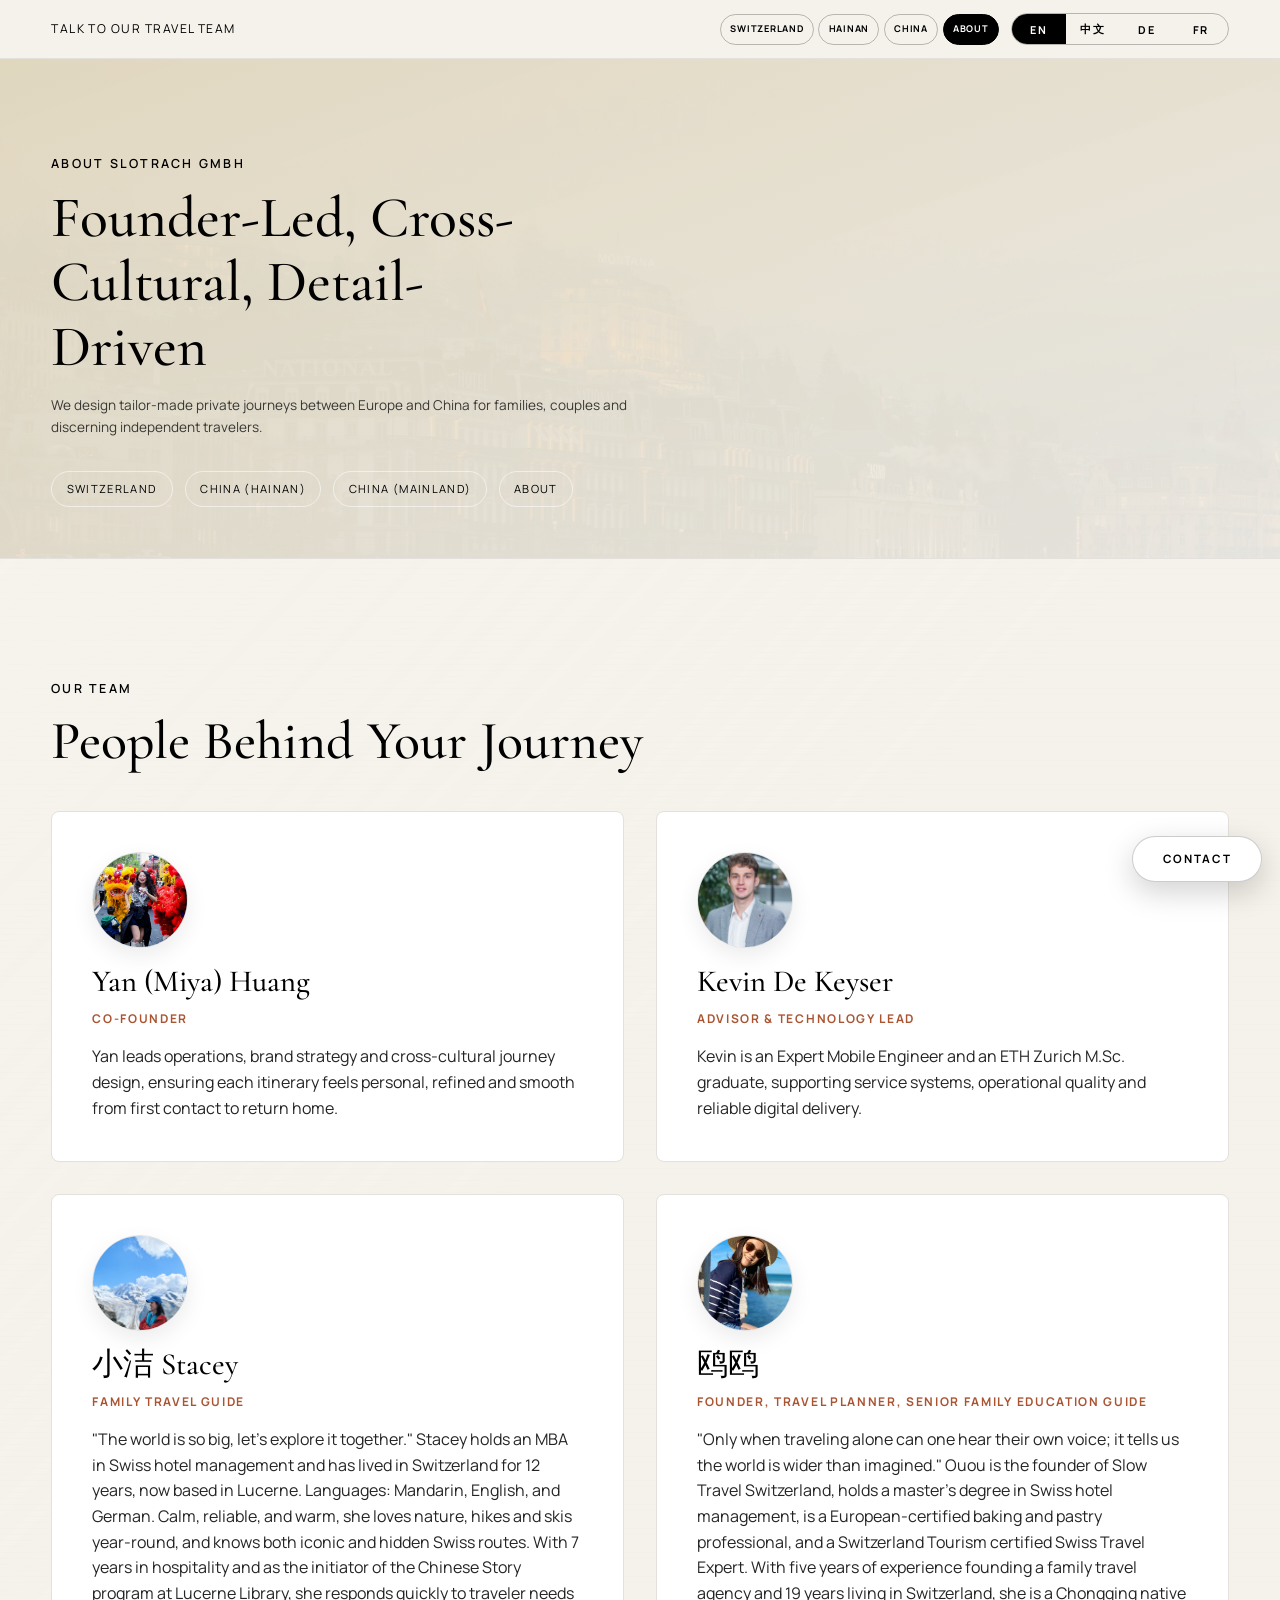
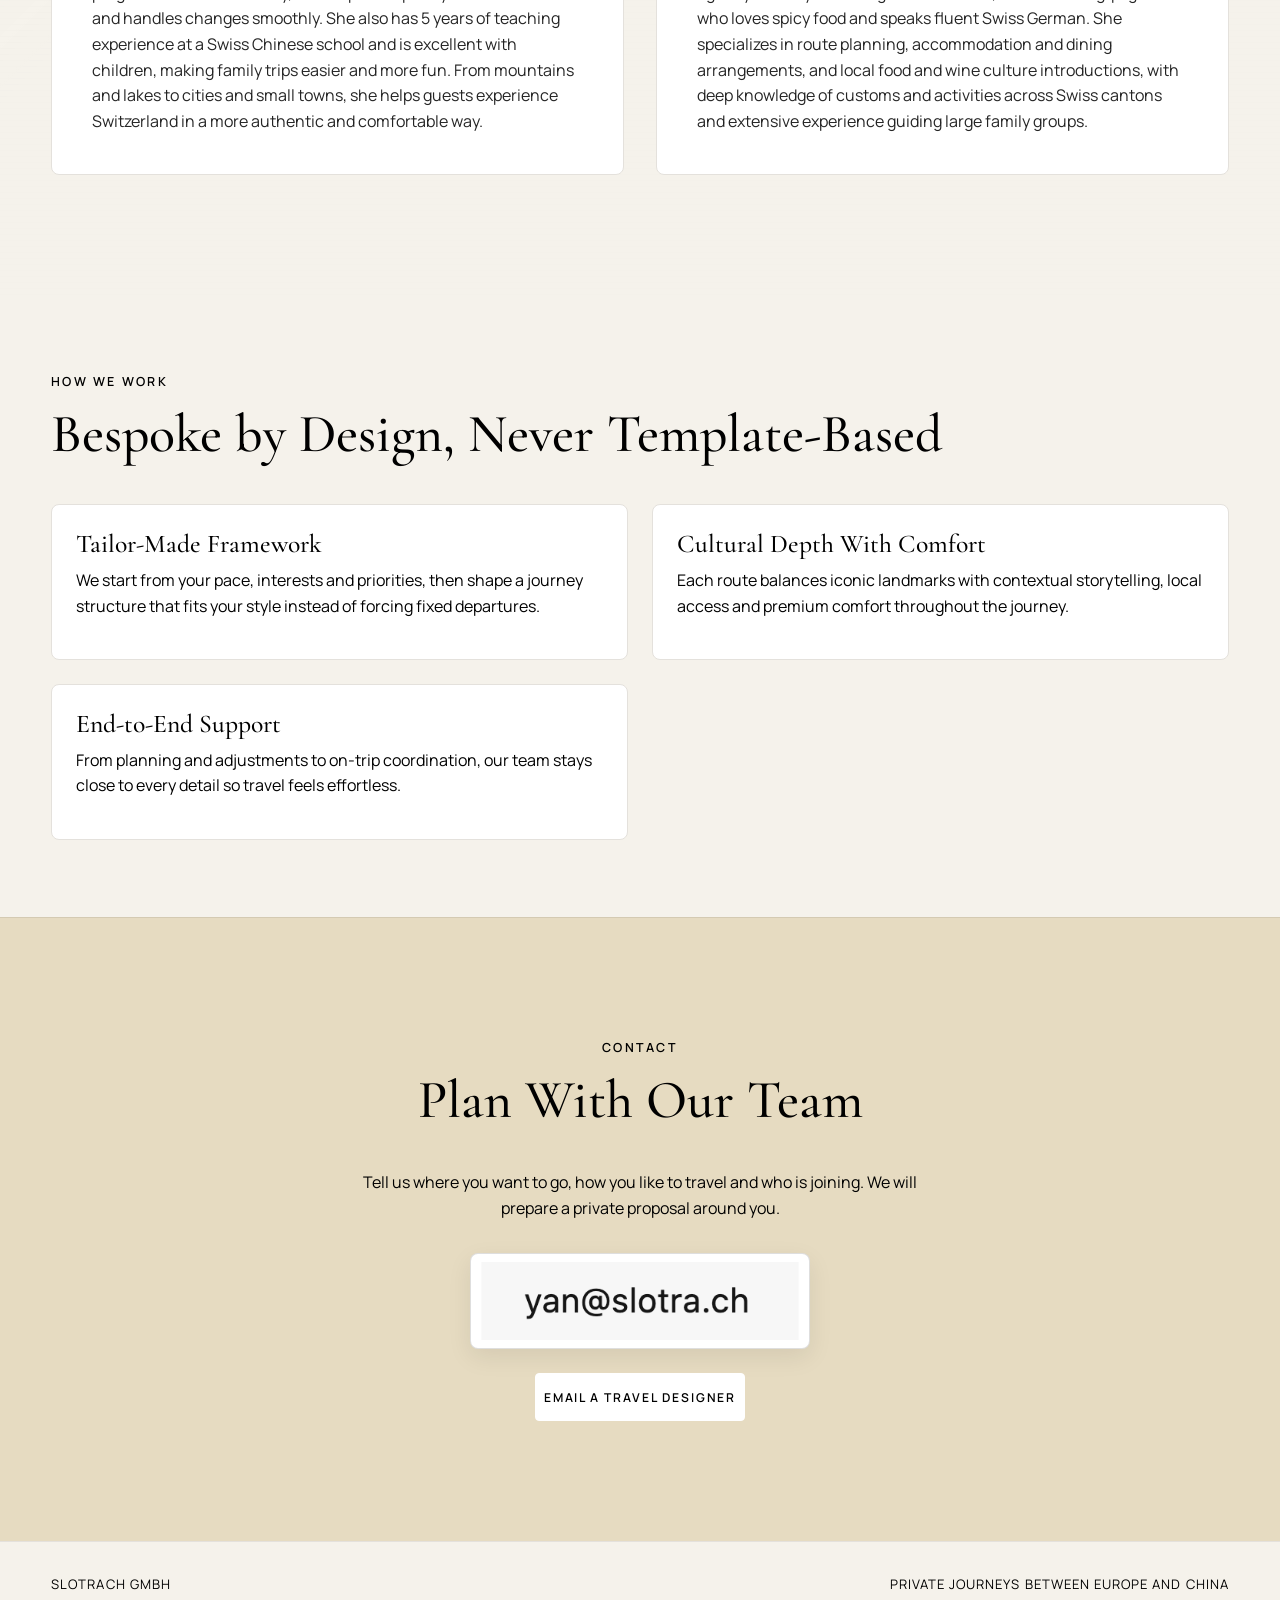
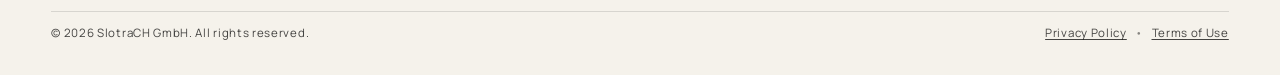
==== commit a23bcbd1: "add 欧欧" ====
--- a/docs/about.html
+++ b/docs/about.html
@@ -13,6 +13,7 @@
   <link href="https://fonts.googleapis.com/css2?family=Cormorant+Garamond:wght@400;500;600&family=Manrope:wght@400;500;600;700&display=swap" rel="stylesheet">
   <link rel="stylesheet" href="./site.css">
   <script src="./site-config.js"></script>
+  <script src="./site-shared.js"></script>
 </head>
 <body class="page-about">
   <header class="top-contact">
@@ -74,6 +75,7 @@
             <p data-i18n="staceyDesc">“世界那么大，我们一起去看看”。瑞士酒店管理MBA硕士，定居瑞士12年，现居琉森。语言：中文（普通话）、英语、德语。沉稳可靠又充满热情，热爱大自然，常年徒步与滑雪，几乎走遍瑞士经典与小众路线。拥有7年酒店行业经验，更是瑞士琉森图书馆中文故事发起人，能够快速理解客人需求，从容应对旅途中的各种变化；同时具备5年瑞士中文学校教学经验，擅长与孩子互动，让亲子出行更加轻松有趣。无论是雪山、湖泊，还是城市与小镇，她都会带你用更真实、更舒适的方式，体验瑞士。🌍 和Stacey一起，不只是旅行，而是走进瑞士的生活。</p>
           </article>
           <article class="team-card">
+            <img class="team-avatar" src="./欧欧.png" alt="鸥鸥 Ouou">
             <h3>鸥鸥</h3>
             <p class="role" data-i18n="ououRole">创始人，旅行规划师，资深亲子教育向导</p>
             <p data-i18n="ououDesc">“只有一个人在旅行时，才听得到自己的声音，它会告诉你，这世界比想象中的宽阔。”漫行瑞士创始人，瑞士酒店管理专业硕士，欧洲认证烘培甜品师，瑞士国家旅游局认证“瑞士旅行专家”。五年亲子旅行社创始人经历，定居瑞士19年。是爱吃辣的重庆女生，也是开口能说流利瑞士德语的半个瑞士人。擅长规划旅行路线，安排食宿，当地餐酒文化介绍。熟知瑞士各州的民俗文化和活动，丰富的亲子大团向导经验。</p>
@@ -369,20 +371,7 @@
         });
       });
 
-      function bindEmailLinks() {
-        var user = String.fromCharCode(121, 97, 110);
-        var domain = String.fromCharCode(115, 108, 97, 116, 114, 97, 46, 99, 104);
-        var address = user + String.fromCharCode(64) + domain;
-
-        document.querySelectorAll("[data-email-link]").forEach(function (link) {
-          link.addEventListener("click", function (event) {
-            event.preventDefault();
-            window.location.href = "mailto:" + address;
-          });
-        });
-      }
-
-      bindEmailLinks();
+      window.SiteShared.bindEmailLinks();
 
       var saved = marketDefaultLang;
       try { saved = localStorage.getItem(marketLangKey) || marketDefaultLang; } catch (e) {}
